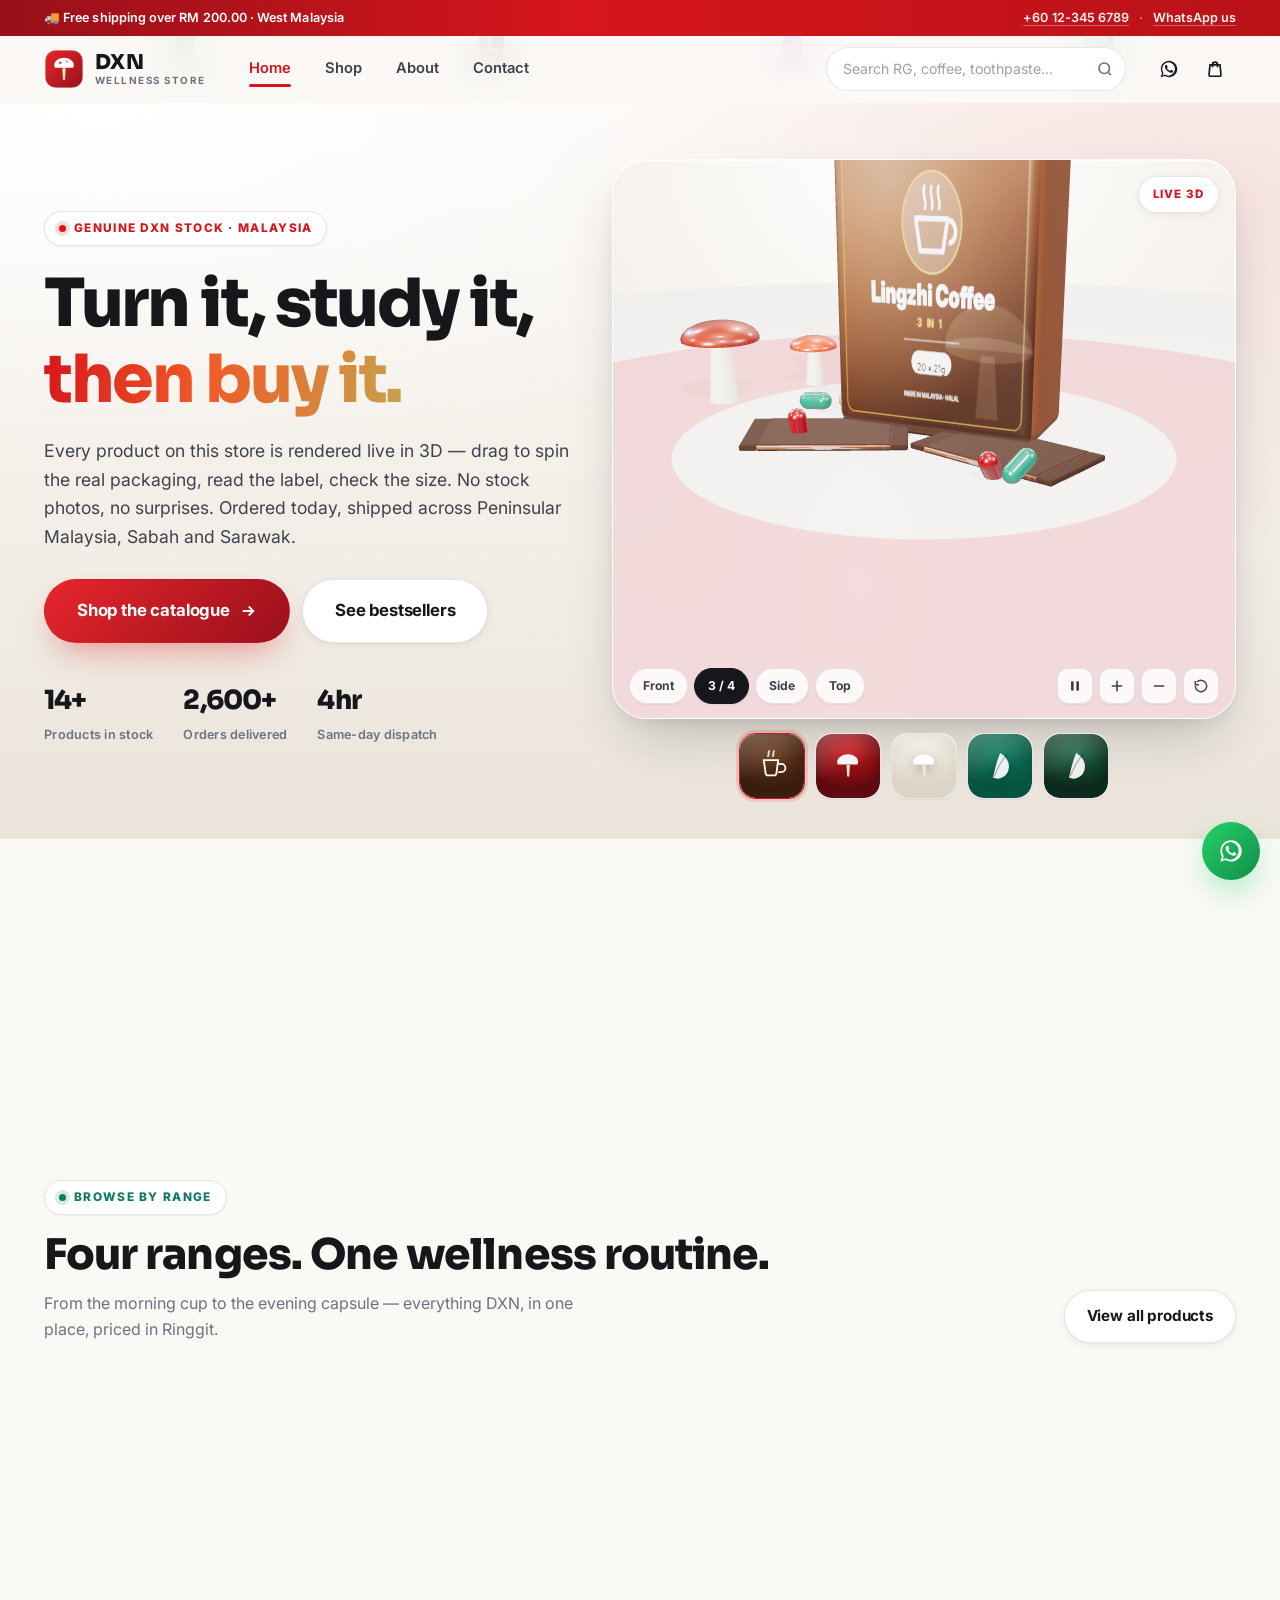
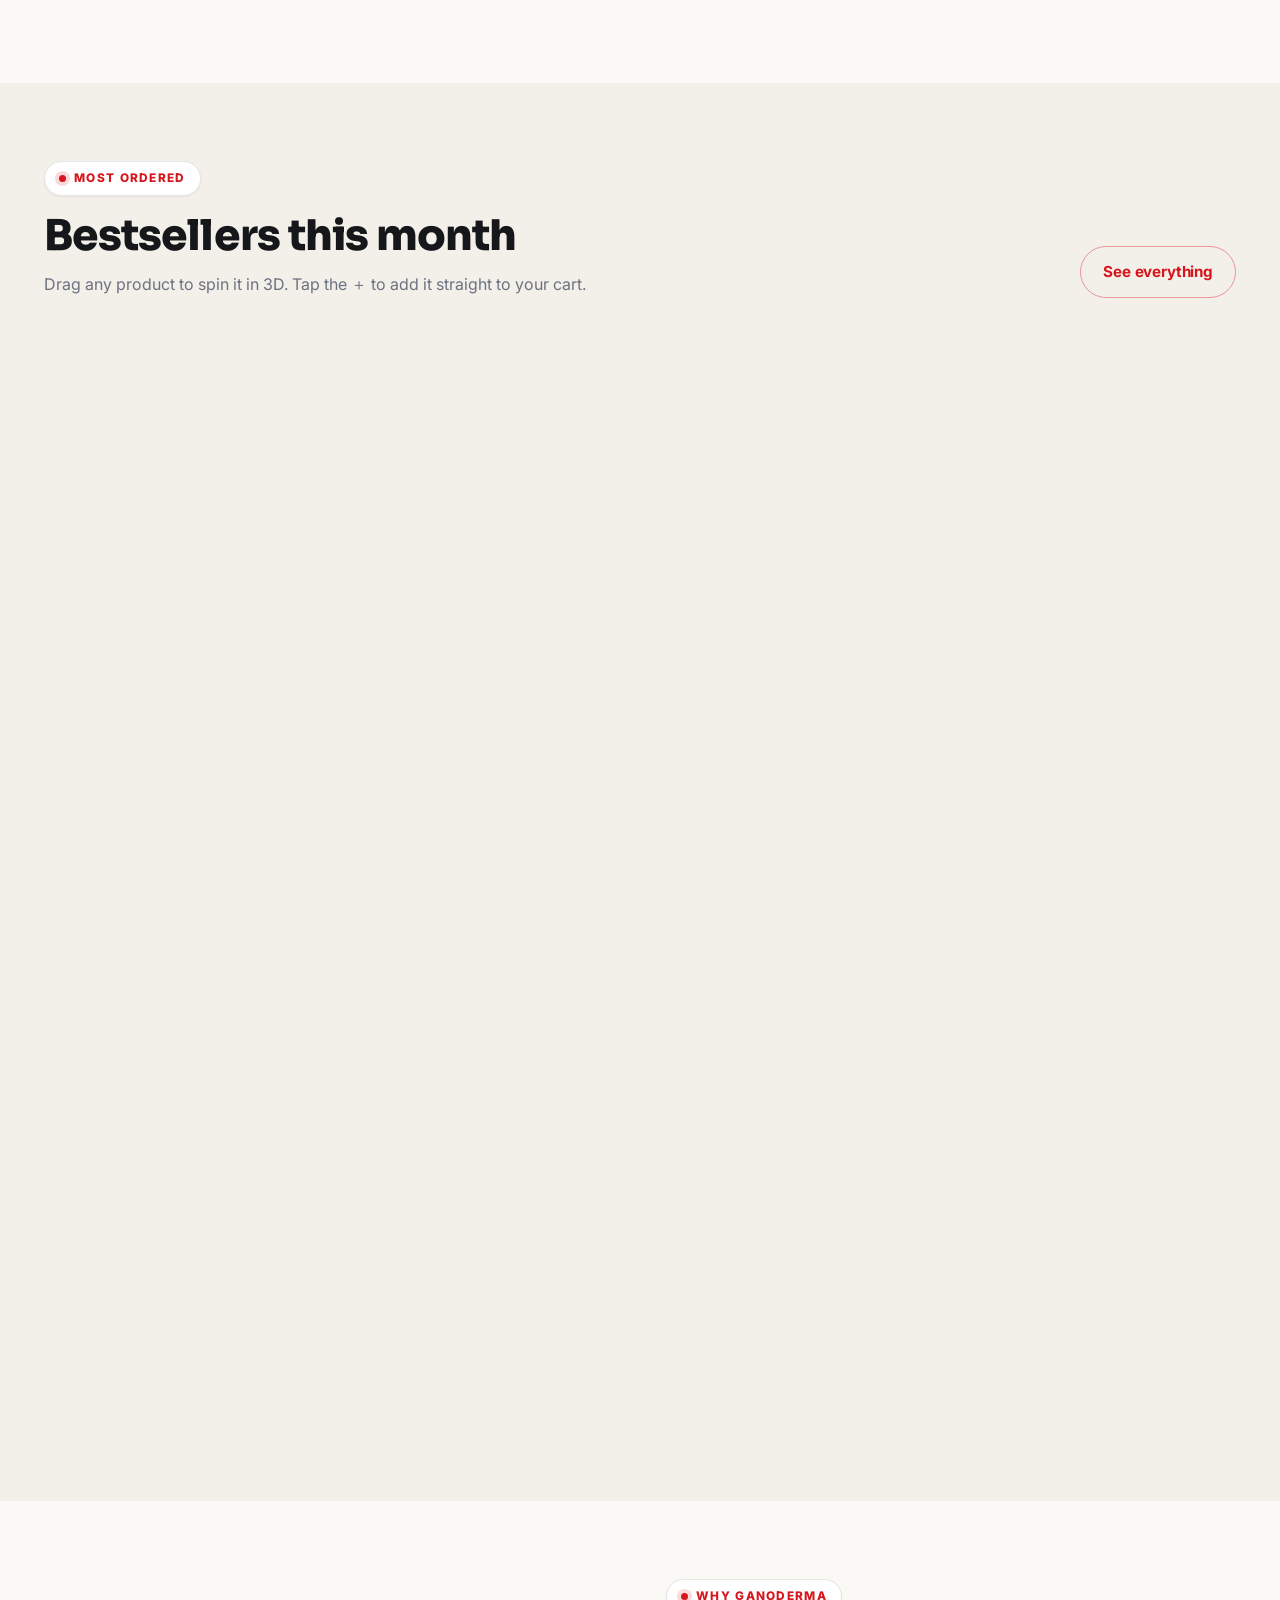
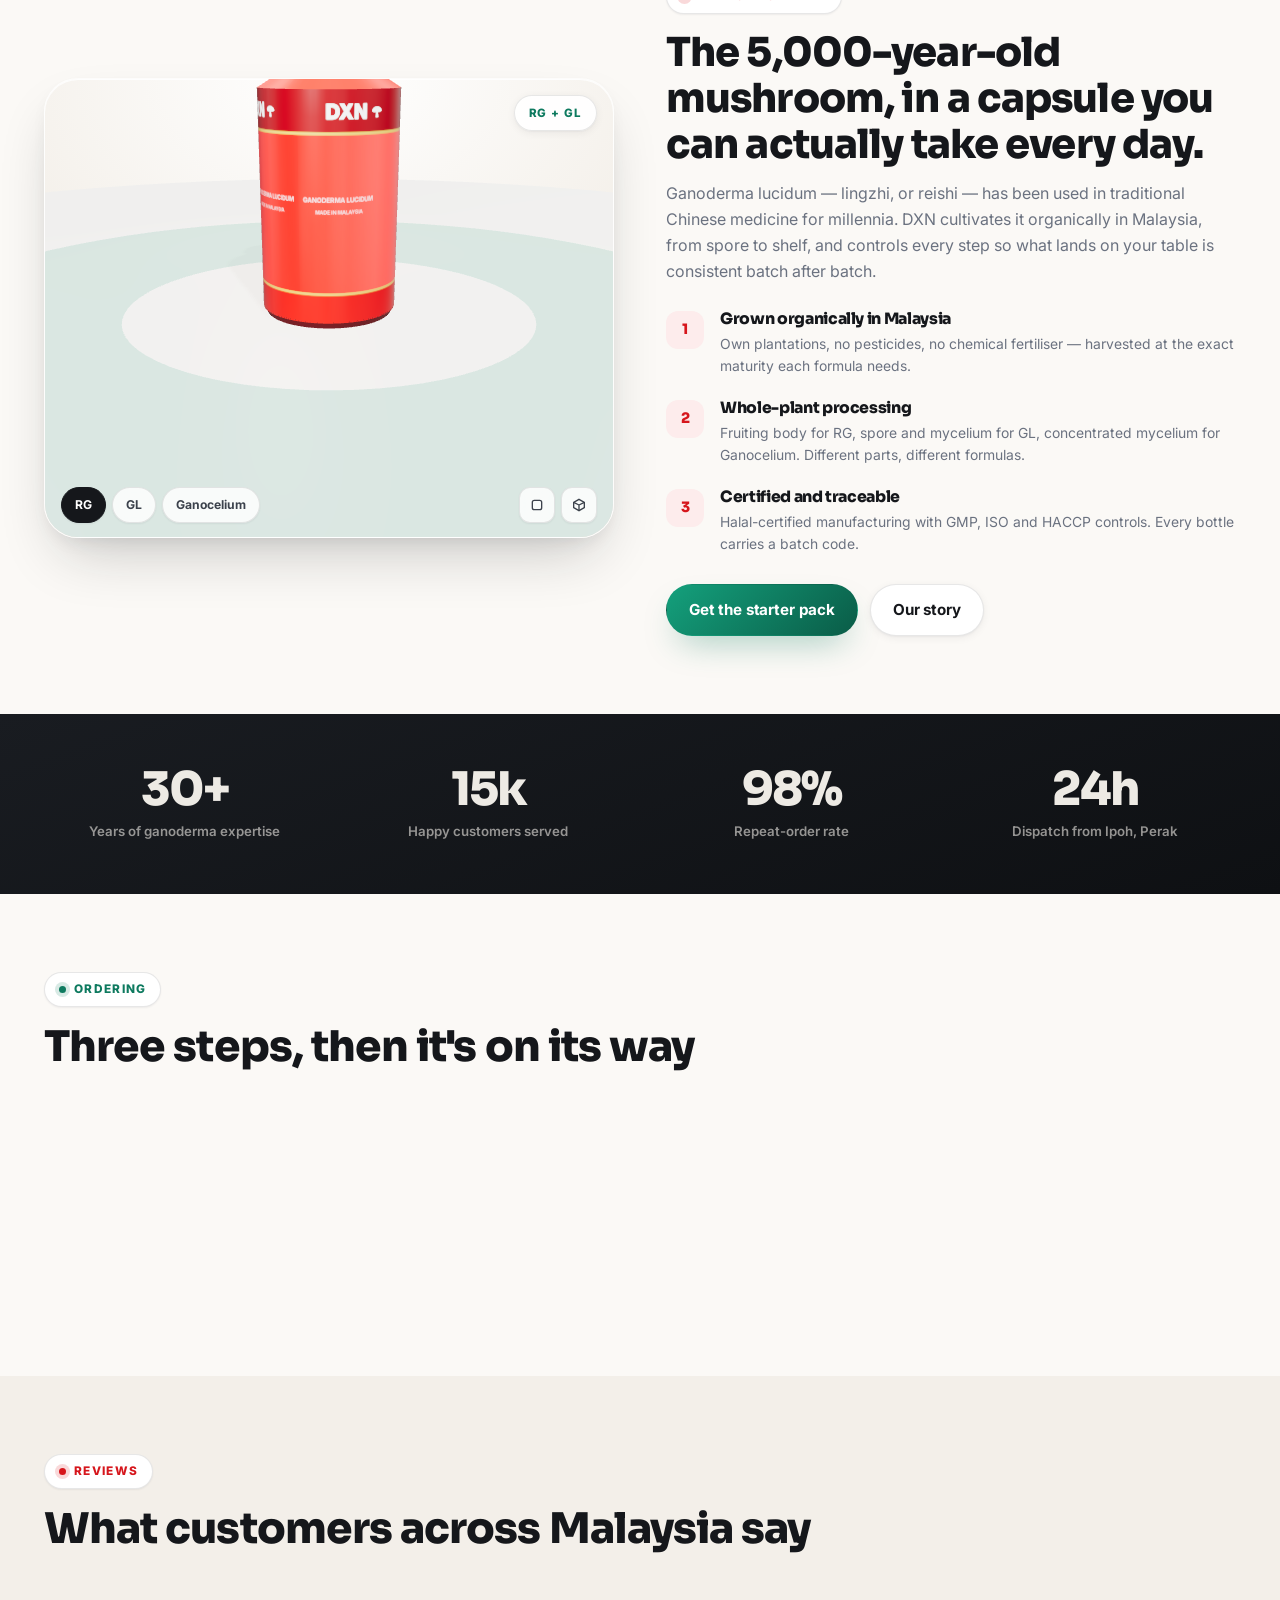
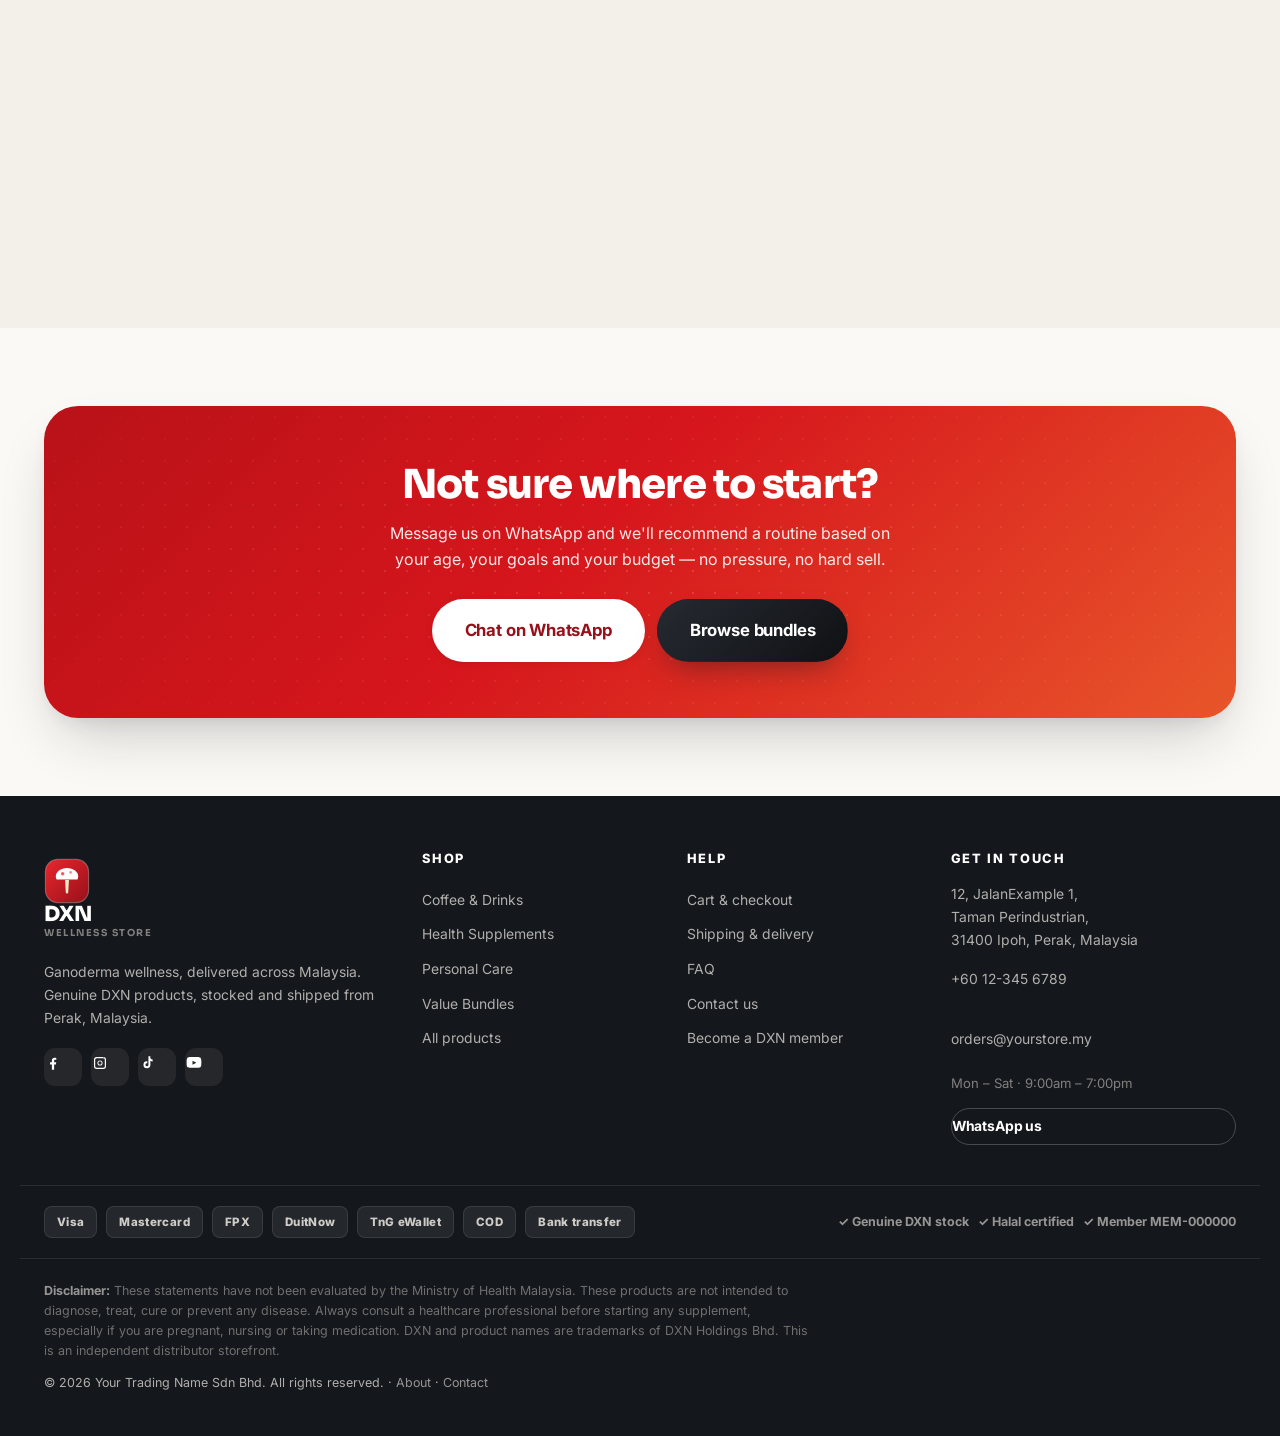
==== index.html @ 7e2f7f6b "Move the DXN store to the repo root so GitHub Pages can publish it GitHub Pages only offers / (root)" ====
<!DOCTYPE html>
<html lang="en-MY">
<head>
<meta charset="utf-8">
<meta name="viewport" content="width=device-width, initial-scale=1">
<title>DXN Wellness Store Malaysia — Genuine Ganoderma Products in Live 3D</title>
<meta name="description" content="Shop genuine DXN products online in Malaysia — Lingzhi Coffee, RG & GL capsules, Ganozhi toothpaste and more. Spin every product in live 3D before you buy. Free shipping over RM200, WhatsApp ordering, nationwide delivery.">
<meta name="theme-color" content="#D6161C">
<link rel="canonical" href="./">
<meta property="og:type" content="website">
<meta property="og:title" content="DXN Wellness Store Malaysia — Genuine Ganoderma Products in Live 3D">
<meta property="og:description" content="Spin every DXN product in live 3D before you buy. Lingzhi Coffee, RG, GL, Ganozhi and more, delivered across Malaysia.">
<meta property="og:locale" content="en_MY">
<meta name="twitter:card" content="summary_large_image">
<link rel="icon" href="assets/favicon.svg" type="image/svg+xml">
<link rel="stylesheet" href="css/style.css">
<link rel="preconnect" href="https://fonts.googleapis.com">
<link rel="preconnect" href="https://fonts.gstatic.com" crossorigin>
<script type="importmap">
{ "imports": { "three": "./vendor/three.module.js", "three/addons/": "./vendor/addons/" } }
</script>
</head>
<body data-page="home">

<div id="site-header"></div>

<main id="main">

  <!-- ══════════ HERO ══════════ -->
  <section class="hero">
    <div class="wrap hero__in">
      <div class="hero__copy">
        <span class="eyebrow"><span class="dot"></span> Genuine DXN stock · Malaysia</span>
        <h1>Turn it, study it,<br><span class="grad">then buy it.</span></h1>
        <p class="hero__lead">
          Every product on this store is rendered live in 3D — drag to spin the real packaging,
          read the label, check the size. No stock photos, no surprises. Ordered today,
          shipped across Peninsular Malaysia, Sabah and Sarawak.
        </p>
        <div class="hero__cta">
          <a class="btn btn--primary btn--lg" href="catalogue.html">
            Shop the catalogue
            <svg viewBox="0 0 24 24" width="18" height="18" fill="none" stroke="currentColor" stroke-width="2.4"><path d="M5 12h14M13 6l6 6-6 6"/></svg>
          </a>
          <a class="btn btn--ghost btn--lg" href="#bestsellers">See bestsellers</a>
        </div>
        <div class="hero__stats">
          <div class="hero__stat"><b data-count="14" data-suffix="+">0</b><span>Products in stock</span></div>
          <div class="hero__stat"><b data-count="2600" data-suffix="+">0</b><span>Orders delivered</span></div>
          <div class="hero__stat"><b data-count="4" data-suffix="hr">0</b><span>Same-day dispatch</span></div>
        </div>
      </div>

      <div class="hero__stage">
        <div class="viewer" id="hero-viewer">
          <div class="viewer__hint">
            <svg viewBox="0 0 24 24" width="15" height="15" fill="none" stroke="currentColor" stroke-width="2"><path d="M9 11V6a2 2 0 1 1 4 0v5"/><path d="M13 11V5.5a2 2 0 1 1 4 0V13"/><path d="M17 11.5a2 2 0 1 1 4 0V15a6 6 0 0 1-6 6h-2.2a6 6 0 0 1-4.6-2.1L4 14.2a2 2 0 0 1 3-2.6l2 2.2"/></svg>
            Drag to rotate · scroll to zoom
          </div>
          <div class="viewer__badge" id="hero-badge">LIVE 3D</div>
          <div class="viewer__hud">
            <div class="viewer__chips" id="hero-chips"></div>
            <div class="viewer__tools">
              <button class="toolbtn" id="btn-spin" title="Pause / resume rotation" aria-label="Pause or resume rotation">
                <svg viewBox="0 0 24 24" width="16" height="16" fill="currentColor"><rect x="6" y="5" width="4" height="14" rx="1.2"/><rect x="14" y="5" width="4" height="14" rx="1.2"/></svg>
              </button>
              <button class="toolbtn" id="btn-zoomin" title="Zoom in" aria-label="Zoom in">
                <svg viewBox="0 0 24 24" width="16" height="16" fill="none" stroke="currentColor" stroke-width="2.4" stroke-linecap="round"><path d="M12 5v14M5 12h14"/></svg>
              </button>
              <button class="toolbtn" id="btn-zoomout" title="Zoom out" aria-label="Zoom out">
                <svg viewBox="0 0 24 24" width="16" height="16" fill="none" stroke="currentColor" stroke-width="2.4" stroke-linecap="round"><path d="M5 12h14"/></svg>
              </button>
              <button class="toolbtn" id="btn-reset" title="Reset view" aria-label="Reset view">
                <svg viewBox="0 0 24 24" width="16" height="16" fill="none" stroke="currentColor" stroke-width="2.2"><path d="M3.5 12a8.5 8.5 0 1 0 2.6-6.1"/><path d="M3.5 4.5V10H9"/></svg>
              </button>
            </div>
          </div>
        </div>
        <div class="hero__switch" id="hero-switch"></div>
      </div>
    </div>
  </section>

  <!-- ══════════ TRUST STRIP ══════════ -->
  <section class="section section--tight" style="padding-bottom:0">
    <div class="wrap">
      <div class="features" id="trust-strip"></div>
    </div>
  </section>

  <!-- ══════════ CATEGORIES ══════════ -->
  <section class="section">
    <div class="wrap">
      <div class="section__head">
        <div>
          <span class="eyebrow eyebrow--leaf"><span class="dot"></span> Browse by range</span>
          <h2 style="margin-top:16px">Four ranges. One wellness routine.</h2>
          <p>From the morning cup to the evening capsule — everything DXN, in one place, priced in Ringgit.</p>
        </div>
        <a class="btn btn--ghost" href="catalogue.html">View all products</a>
      </div>
      <div class="cats" id="cats"></div>
    </div>
  </section>

  <!-- ══════════ BESTSELLERS ══════════ -->
  <section class="section section--alt" id="bestsellers">
    <div class="wrap">
      <div class="section__head">
        <div>
          <span class="eyebrow"><span class="dot"></span> Most ordered</span>
          <h2 style="margin-top:16px">Bestsellers this month</h2>
          <p>Drag any product to spin it in 3D. Tap the ＋ to add it straight to your cart.</p>
        </div>
        <a class="btn btn--outline" href="catalogue.html?sort=popular">See everything</a>
      </div>
      <div class="grid" id="featured"></div>
    </div>
  </section>

  <!-- ══════════ WHY GANODERMA (split + 3D) ══════════ -->
  <section class="section">
    <div class="wrap split">
      <div class="split__media" data-reveal>
        <div class="viewer" id="story-viewer">
          <div class="viewer__badge" style="color:var(--leaf)">RG + GL</div>
          <div class="viewer__hud">
            <div class="viewer__chips">
              <button class="chipview is-active" data-story="rg-capsules">RG</button>
              <button class="chipview" data-story="gl-capsules">GL</button>
              <button class="chipview" data-story="ganocelium">Ganocelium</button>
            </div>
            <div class="viewer__tools">
              <button class="toolbtn" data-story-view="front" title="Front view" aria-label="Front view">
                <svg viewBox="0 0 24 24" width="16" height="16" fill="none" stroke="currentColor" stroke-width="2"><rect x="5" y="5" width="14" height="14" rx="3"/></svg>
              </button>
              <button class="toolbtn" data-story-view="three" title="3/4 view" aria-label="Three quarter view">
                <svg viewBox="0 0 24 24" width="16" height="16" fill="none" stroke="currentColor" stroke-width="2"><path d="M12 3.5 20 8v8l-8 4.5L4 16V8l8-4.5Z"/><path d="M12 12 20 8M12 12v8.5M12 12 4 8"/></svg>
              </button>
            </div>
          </div>
        </div>
      </div>
      <div data-reveal data-delay="2">
        <span class="eyebrow"><span class="dot"></span> Why Ganoderma</span>
        <h2 style="font-size:clamp(1.8rem,3.2vw,2.5rem);margin:16px 0 14px">
          The 5,000-year-old mushroom, in a capsule you can actually take every day.
        </h2>
        <p class="muted" style="max-width:56ch">
          Ganoderma lucidum — lingzhi, or reishi — has been used in traditional Chinese medicine for
          millennia. DXN cultivates it organically in Malaysia, from spore to shelf, and controls every
          step so what lands on your table is consistent batch after batch.
        </p>
        <div class="storylist">
          <div class="storyitem">
            <div class="storyitem__n">1</div>
            <div><h4>Grown organically in Malaysia</h4><p>Own plantations, no pesticides, no chemical fertiliser — harvested at the exact maturity each formula needs.</p></div>
          </div>
          <div class="storyitem">
            <div class="storyitem__n">2</div>
            <div><h4>Whole-plant processing</h4><p>Fruiting body for RG, spore and mycelium for GL, concentrated mycelium for Ganocelium. Different parts, different formulas.</p></div>
          </div>
          <div class="storyitem">
            <div class="storyitem__n">3</div>
            <div><h4>Certified and traceable</h4><p>Halal-certified manufacturing with GMP, ISO and HACCP controls. Every bottle carries a batch code.</p></div>
          </div>
        </div>
        <div class="hero__cta" style="margin-top:28px">
          <a class="btn btn--leaf" href="product.html?id=starter-pack">Get the starter pack</a>
          <a class="btn btn--ghost" href="about.html">Our story</a>
        </div>
      </div>
    </div>
  </section>

  <!-- ══════════ STATS ══════════ -->
  <section class="section section--dark section--tight">
    <div class="wrap">
      <div class="stats">
        <div class="stat" data-reveal><b data-count="30" data-suffix="+">0</b><span>Years of ganoderma expertise</span></div>
        <div class="stat" data-reveal data-delay="1"><b data-count="15" data-suffix="k">0</b><span>Happy customers served</span></div>
        <div class="stat" data-reveal data-delay="2"><b data-count="98" data-suffix="%">0</b><span>Repeat-order rate</span></div>
        <div class="stat" data-reveal data-delay="3"><b data-count="24" data-suffix="h">0</b><span>Dispatch from Ipoh, Perak</span></div>
      </div>
    </div>
  </section>

  <!-- ══════════ HOW IT WORKS ══════════ -->
  <section class="section">
    <div class="wrap">
      <div class="section__head">
        <div>
          <span class="eyebrow eyebrow--leaf"><span class="dot"></span> Ordering</span>
          <h2 style="margin-top:16px">Three steps, then it's on its way</h2>
        </div>
      </div>
      <div class="features" id="steps"></div>
    </div>
  </section>

  <!-- ══════════ TESTIMONIALS ══════════ -->
  <section class="section section--alt">
    <div class="wrap">
      <div class="section__head">
        <div>
          <span class="eyebrow"><span class="dot"></span> Reviews</span>
          <h2 style="margin-top:16px">What customers across Malaysia say</h2>
        </div>
      </div>
      <div class="testis" id="testis"></div>
    </div>
  </section>

  <!-- ══════════ CTA ══════════ -->
  <section class="section">
    <div class="wrap">
      <div class="cta" data-reveal>
        <h2>Not sure where to start?</h2>
        <p>Message us on WhatsApp and we'll recommend a routine based on your age, your goals and your budget — no pressure, no hard sell.</p>
        <div class="cta__row">
          <a class="btn btn--ghost btn--lg" id="cta-wa" href="#" target="_blank" rel="noopener">Chat on WhatsApp</a>
          <a class="btn btn--dark btn--lg" href="catalogue.html?cat=bundles">Browse bundles</a>
        </div>
      </div>
    </div>
  </section>

</main>

<div id="site-footer"></div>

<noscript><div class="wrap" style="padding:24px"><p><strong>Please enable JavaScript</strong> to view the 3D product showcase and shop this store.</p></div></noscript>

<script type="module" src="js/home.js"></script>
<script type="application/ld+json">
{
  "@context":"https://schema.org",
  "@type":"Store",
  "name":"DXN Wellness Store",
  "description":"Genuine DXN ganoderma products sold online in Malaysia with live 3D product views.",
  "currenciesAccepted":"MYR",
  "paymentAccepted":"Credit card, FPX, DuitNow, bank transfer, cash on delivery",
  "address":{"@type":"PostalAddress","addressCountry":"MY","addressLocality":"Ipoh","addressRegion":"Perak"}
}
</script>
</body>
</html>
---- css/style.css ----
/* ============================================================
   DXN 3D STORE — DESIGN SYSTEM
   ============================================================ */

@import url('https://fonts.googleapis.com/css2?family=Sora:wght@400;600;700;800&family=Inter:wght@400;500;600;700;800&display=swap');

/* ---------- tokens ---------- */
:root{
  --brand:#D6161C; --brand-600:#B81218; --brand-700:#98101A; --brand-100:#FDECEC; --brand-050:#FEF6F6;
  --leaf:#0E7A5F;  --leaf-600:#0A5C47;  --leaf-100:#E4F3EE;
  --gold:#C8A24A;  --gold-100:#F7EFDC;
  --ink:#15171B;   --ink-2:#3C424C;     --muted:#6B7280;   --muted-2:#9AA1AC;

  --bg:#FBF9F6;    --bg-2:#F3EFE9;      --bg-3:#EBE6DE;    --card:#FFFFFF;
  --line:rgba(21,23,27,.10);           --line-2:rgba(21,23,27,.055);

  --sh-xs:0 1px 2px rgba(21,23,27,.06);
  --sh-sm:0 2px 8px rgba(21,23,27,.06), 0 1px 2px rgba(21,23,27,.04);
  --sh-md:0 8px 24px -6px rgba(21,23,27,.12), 0 2px 6px rgba(21,23,27,.05);
  --sh-lg:0 28px 60px -18px rgba(21,23,27,.24), 0 8px 20px -8px rgba(21,23,27,.10);
  --sh-brand:0 16px 34px -12px rgba(214,22,28,.45);
  --sh-leaf:0 16px 34px -12px rgba(14,122,95,.40);

  --r-xs:8px; --r-sm:12px; --r:18px; --r-lg:26px; --r-xl:34px;
  --wrap:1240px;
  --hdr-h:66px;
  --ease:cubic-bezier(.22,.85,.3,1);
  --font-d:'Sora','Inter',system-ui,-apple-system,'Segoe UI',Roboto,sans-serif;
  --font-b:'Inter',system-ui,-apple-system,'Segoe UI',Roboto,'Helvetica Neue',Arial,sans-serif;
}

/* ---------- reset ---------- */
*,*::before,*::after{box-sizing:border-box}
html{-webkit-text-size-adjust:100%;scroll-behavior:smooth}
body{
  margin:0;background:var(--bg);color:var(--ink);
  font-family:var(--font-b);font-size:16px;line-height:1.62;
  -webkit-font-smoothing:antialiased;text-rendering:optimizeLegibility;
  overflow-x:hidden;
}
body.no-scroll{overflow:hidden}
img,svg,canvas{display:block;max-width:100%}
a{color:inherit;text-decoration:none}
button,input,select,textarea{font:inherit;color:inherit}
button{cursor:pointer;background:none;border:0;padding:0}
h1,h2,h3,h4,h5{font-family:var(--font-d);font-weight:800;line-height:1.14;letter-spacing:-.022em;margin:0}
p{margin:0 0 1em}
ul,ol{margin:0;padding:0;list-style:none}
hr{border:0;border-top:1px solid var(--line);margin:2rem 0}
::selection{background:var(--brand);color:#fff}
:focus-visible{outline:3px solid rgba(214,22,28,.55);outline-offset:2px;border-radius:6px}

.wrap{max-width:var(--wrap);margin:0 auto;padding:0 24px;width:100%}
.muted{color:var(--muted)}
.skip{position:absolute;left:-9999px;top:0;z-index:999;background:#fff;padding:12px 18px;border-radius:0 0 12px 0}
.skip:focus{left:0}

/* ============================================================
   BUTTONS
   ============================================================ */
.btn{
  --btn-bg:var(--brand); --btn-fg:#fff;
  display:inline-flex;align-items:center;justify-content:center;gap:9px;
  padding:13px 22px;border-radius:999px;font-weight:700;font-size:.95rem;
  font-family:var(--font-b);letter-spacing:-.01em;
  background:var(--btn-bg);color:var(--btn-fg);
  border:1.5px solid transparent;white-space:nowrap;
  transition:transform .22s var(--ease), box-shadow .22s var(--ease), background .2s, color .2s, border-color .2s;
  box-shadow:var(--sh-brand);position:relative;overflow:hidden;
}
.btn:hover{transform:translateY(-2px)}
.btn:active{transform:translateY(0) scale(.985)}
.btn--primary{background:linear-gradient(135deg,#E8262D,var(--brand-700));box-shadow:var(--sh-brand)}
.btn--leaf{--btn-bg:var(--leaf);background:linear-gradient(135deg,#14A07C,var(--leaf-600));box-shadow:var(--sh-leaf)}
.btn--dark{--btn-bg:var(--ink);background:linear-gradient(135deg,#262A31,#0F1114);box-shadow:0 14px 30px -12px rgba(21,23,27,.5)}
.btn--ghost{background:#fff;color:var(--ink);border-color:var(--line);box-shadow:var(--sh-sm)}
.btn--ghost:hover{border-color:rgba(21,23,27,.22);background:#fff}
.btn--outline{background:transparent;color:var(--brand);border-color:rgba(214,22,28,.4);box-shadow:none}
.btn--outline:hover{background:var(--brand-050)}
.btn--wa{--btn-bg:#1FA855;background:linear-gradient(135deg,#25D366,#128C4B);box-shadow:0 14px 30px -12px rgba(37,211,102,.55)}
.btn--block{width:100%}
.btn--sm{padding:9px 16px;font-size:.85rem}
.btn--lg{padding:17px 32px;font-size:1.05rem}
.btn[disabled],.btn.is-disabled{opacity:.45;pointer-events:none;box-shadow:none}
.btn.is-added{background:linear-gradient(135deg,#14A07C,var(--leaf-600))!important;box-shadow:var(--sh-leaf)}

.iconbtn{
  width:42px;height:42px;border-radius:12px;display:inline-flex;align-items:center;justify-content:center;
  color:var(--ink);background:transparent;border:1px solid transparent;position:relative;
  transition:background .18s, transform .18s var(--ease), border-color .18s;
}
.iconbtn:hover{background:rgba(21,23,27,.055);transform:translateY(-1px)}
.badge{
  position:absolute;top:2px;right:0;min-width:19px;height:19px;padding:0 5px;border-radius:999px;
  background:var(--brand);color:#fff;font-size:.68rem;font-weight:800;line-height:19px;text-align:center;
  box-shadow:0 0 0 2px var(--bg);font-variant-numeric:tabular-nums;
}

/* ============================================================
   HEADER
   ============================================================ */
#site-header{position:sticky;top:0;z-index:60}
.topbar{
  background:linear-gradient(90deg,var(--brand-700),var(--brand) 45%,#B81218);
  color:#fff;font-size:.79rem;font-weight:600;letter-spacing:.005em;
}
.topbar__in{display:flex;align-items:center;justify-content:space-between;gap:16px;height:36px}
.topbar a{opacity:.95;text-decoration:underline;text-decoration-color:rgba(255,255,255,.35);text-underline-offset:3px}
.topbar a:hover{opacity:1}
.topbar__right{display:flex;align-items:center;gap:10px}
.topbar em{opacity:.5;font-style:normal}

.hdr{
  background:rgba(251,249,246,.86);backdrop-filter:blur(18px) saturate(1.5);
  -webkit-backdrop-filter:blur(18px) saturate(1.5);
  border-bottom:1px solid transparent;transition:border-color .25s, box-shadow .25s, background .25s;
}
.hdr.is-stuck{border-bottom-color:var(--line);box-shadow:0 8px 26px -18px rgba(21,23,27,.5);background:rgba(251,249,246,.94)}
.hdr__in{display:flex;align-items:center;gap:22px;height:var(--hdr-h)}

.brand{display:flex;align-items:center;gap:11px;flex-shrink:0}
.brand__text{display:flex;flex-direction:column;line-height:1}
.brand__text strong{font-family:var(--font-d);font-size:1.28rem;font-weight:800;letter-spacing:.02em}
.brand__text small{font-size:.62rem;letter-spacing:.15em;text-transform:uppercase;color:var(--muted);font-weight:700;margin-top:3px}

.nav{display:flex;align-items:center;gap:4px;margin-left:6px}
.nav__a{
  padding:9px 15px;border-radius:999px;font-weight:600;font-size:.92rem;color:var(--ink-2);
  transition:background .18s, color .18s;position:relative;
}
.nav__a:hover{background:rgba(21,23,27,.055);color:var(--ink)}
.nav__a.is-active{color:var(--brand)}
.nav__a.is-active::after{
  content:"";position:absolute;left:15px;right:15px;bottom:3px;height:2.5px;border-radius:2px;
  background:var(--brand);
}

.search{position:relative;margin-left:auto;display:flex;align-items:center;flex:0 1 300px}
.search input{
  width:100%;padding:10px 42px 10px 16px;border-radius:999px;border:1px solid var(--line);
  background:#fff;font-size:.88rem;transition:border-color .2s, box-shadow .2s;
}
.search input::placeholder{color:var(--muted-2)}
.search input:focus{outline:none;border-color:rgba(214,22,28,.45);box-shadow:0 0 0 4px rgba(214,22,28,.09)}
.search>button{
  position:absolute;right:4px;top:50%;transform:translateY(-50%);width:34px;height:34px;border-radius:999px;
  display:grid;place-items:center;color:var(--muted);transition:background .18s,color .18s;
}
.search>button:hover{background:var(--brand-050);color:var(--brand)}
.search__pop{
  position:absolute;top:calc(100% + 10px);left:0;right:-40px;background:#fff;border:1px solid var(--line);
  border-radius:var(--r);box-shadow:var(--sh-lg);padding:8px;z-index:80;max-height:60vh;overflow:auto;
}
.search__pop[hidden]{display:none}
.sp{display:flex;align-items:center;gap:12px;padding:9px;border-radius:var(--r-sm);transition:background .16s}
.sp:hover{background:var(--bg-2)}
.sp__thumb{width:44px;height:44px;flex:0 0 44px;border-radius:11px;overflow:hidden}
.sp__body{display:flex;flex-direction:column;min-width:0;flex:1}
.sp__body strong{font-size:.88rem;font-weight:700;white-space:nowrap;overflow:hidden;text-overflow:ellipsis}
.sp__body small{font-size:.74rem;color:var(--muted)}
.sp__price{font-weight:800;font-size:.88rem;color:var(--brand);white-space:nowrap}
.sp__empty{padding:14px;font-size:.88rem;color:var(--muted);text-align:center}
.sp__empty a{color:var(--brand);font-weight:700}

.hdr__actions{display:flex;align-items:center;gap:4px;flex-shrink:0}
.navtoggle{display:none;flex-direction:column;gap:4px;width:42px;height:42px;align-items:center;justify-content:center}
.navtoggle span{width:19px;height:2px;background:var(--ink);border-radius:2px;transition:transform .25s var(--ease), opacity .2s}
.navtoggle.is-open span:nth-child(1){transform:translateY(6px) rotate(45deg)}
.navtoggle.is-open span:nth-child(2){opacity:0}
.navtoggle.is-open span:nth-child(3){transform:translateY(-6px) rotate(-45deg)}

.mnav{background:#fff;border-top:1px solid var(--line);padding:10px 24px 18px;display:flex;flex-direction:column;gap:2px;box-shadow:var(--sh-md)}
.mnav[hidden]{display:none}
.mnav a{padding:13px 8px;font-weight:600;border-bottom:1px solid var(--line-2)}
.mnav a.is-active{color:var(--brand)}
.mnav__cta{margin-top:12px;text-align:center;background:#1FA855;color:#fff;border-radius:999px;font-weight:700;border:0!important}

/* ============================================================
   HERO (home)
   ============================================================ */
.hero{
  position:relative;overflow:hidden;
  background:
    radial-gradient(120% 90% at 8% 0%, #FFF 0%, rgba(255,255,255,0) 55%),
    radial-gradient(90% 80% at 95% 12%, rgba(214,22,28,.09), rgba(214,22,28,0) 60%),
    linear-gradient(180deg,#FBF9F6 0%, #F2EDE6 62%, #EAE4DA 100%);
}
.hero::before{
  content:"";position:absolute;inset:0;pointer-events:none;
  background-image:radial-gradient(rgba(21,23,27,.055) 1px, transparent 1px);
  background-size:26px 26px;mask-image:radial-gradient(80% 60% at 50% 40%,#000,transparent);
  -webkit-mask-image:radial-gradient(80% 60% at 50% 40%,#000,transparent);
  opacity:.5;
}
.hero__in{
  position:relative;display:grid;grid-template-columns:minmax(0,.92fr) minmax(0,1.08fr);
  gap:36px;align-items:center;padding:56px 24px 40px;min-height:min(78vh,720px);
}
.hero__copy{max-width:560px}
.eyebrow{
  display:inline-flex;align-items:center;gap:8px;padding:7px 14px;border-radius:999px;
  background:#fff;border:1px solid var(--line);box-shadow:var(--sh-xs);
  font-size:.74rem;font-weight:800;letter-spacing:.11em;text-transform:uppercase;color:var(--brand);
}
.eyebrow .dot{width:7px;height:7px;border-radius:50%;background:var(--brand);box-shadow:0 0 0 4px rgba(214,22,28,.16);animation:pulse 2.2s infinite}
@keyframes pulse{0%,100%{box-shadow:0 0 0 4px rgba(214,22,28,.16)}50%{box-shadow:0 0 0 8px rgba(214,22,28,.05)}}
.eyebrow--leaf{color:var(--leaf)} .eyebrow--leaf .dot{background:var(--leaf);box-shadow:0 0 0 4px rgba(14,122,95,.16)}

.hero h1{font-size:clamp(2.5rem,5.2vw,4.15rem);margin:20px 0 0;letter-spacing:-.035em}
.hero h1 .grad{
  background:linear-gradient(96deg,var(--brand) 0%,#F05A28 45%,var(--gold) 100%);
  -webkit-background-clip:text;background-clip:text;color:transparent;
}
.hero__lead{font-size:1.1rem;color:var(--ink-2);margin:20px 0 28px;max-width:48ch}
.hero__cta{display:flex;gap:12px;flex-wrap:wrap}
.hero__stats{display:flex;gap:30px;margin-top:36px;flex-wrap:wrap}
.hero__stat b{display:block;font-family:var(--font-d);font-size:1.65rem;font-weight:800;letter-spacing:-.03em}
.hero__stat span{font-size:.79rem;color:var(--muted);font-weight:600;letter-spacing:.02em}

/* 3D viewer shell */
.viewer{
  position:relative;width:100%;height:min(64vh,560px);min-height:340px;border-radius:var(--r-xl);
  background:radial-gradient(120% 100% at 50% 0%, #FFFFFF 0%, #F4F0EA 52%, #E7E1D7 100%);
  border:1px solid rgba(255,255,255,.9);
  box-shadow:var(--sh-lg), inset 0 1px 0 rgba(255,255,255,.9);
  overflow:hidden;
}
.viewer::after{
  content:"";position:absolute;inset:0;pointer-events:none;
  background:radial-gradient(70% 45% at 50% 100%, rgba(21,23,27,.10), transparent 70%);
}
.viewer canvas{position:relative;z-index:1}
.viewer__hud{position:absolute;inset:auto 0 0 0;z-index:3;display:flex;align-items:center;justify-content:space-between;gap:12px;padding:14px 16px;pointer-events:none}
.viewer__hud>*{pointer-events:auto}
.viewer__chips{display:flex;gap:6px;flex-wrap:wrap}
.chipview{
  padding:7px 13px;border-radius:999px;background:rgba(255,255,255,.82);border:1px solid var(--line);
  font-size:.76rem;font-weight:700;color:var(--ink-2);backdrop-filter:blur(8px);
  transition:all .18s var(--ease);box-shadow:var(--sh-xs);
}
.chipview:hover{background:#fff;color:var(--brand);transform:translateY(-1px)}
.chipview.is-active{background:var(--ink);color:#fff;border-color:var(--ink)}
.viewer__tools{display:flex;gap:6px}
.toolbtn{
  width:36px;height:36px;border-radius:11px;background:rgba(255,255,255,.82);border:1px solid var(--line);
  display:grid;place-items:center;color:var(--ink-2);backdrop-filter:blur(8px);box-shadow:var(--sh-xs);transition:all .18s var(--ease);
}
.toolbtn:hover{background:#fff;color:var(--brand);transform:translateY(-1px)}
.toolbtn.is-off{opacity:.45}
.viewer__hint{
  position:absolute;left:16px;top:16px;z-index:3;display:flex;align-items:center;gap:8px;
  padding:8px 14px;border-radius:999px;background:rgba(21,23,27,.82);color:#fff;
  font-size:.74rem;font-weight:700;letter-spacing:.04em;backdrop-filter:blur(10px);
  animation:fadeout 7s var(--ease) forwards;pointer-events:none;
}
@keyframes fadeout{0%,70%{opacity:1;transform:translateY(0)}100%{opacity:0;transform:translateY(-8px)}}
.viewer__badge{
  position:absolute;right:16px;top:16px;z-index:3;padding:8px 14px;border-radius:999px;
  background:rgba(255,255,255,.9);border:1px solid var(--line);box-shadow:var(--sh-sm);
  font-size:.72rem;font-weight:800;letter-spacing:.08em;text-transform:uppercase;color:var(--brand);
}
.no-webgl{display:grid;place-items:center;padding:24px;text-align:center;color:var(--muted);font-size:.9rem}

/* ============================================================
   SECTIONS
   ============================================================ */
.section{padding:78px 0;position:relative}
.section--tight{padding:52px 0}
.section--alt{background:var(--bg-2)}
.section--dark{background:linear-gradient(160deg,#191C21,#0E1013);color:#EDEAE4}
.section--dark h2,.section--dark h3{color:#fff}
.section__head{display:flex;align-items:flex-end;justify-content:space-between;gap:28px;margin-bottom:38px;flex-wrap:wrap}
.section__head h2{font-size:clamp(1.85rem,3.3vw,2.65rem)}
.section__head p{color:var(--muted);margin:12px 0 0;max-width:56ch}
.section--dark .section__head p{color:rgba(237,234,228,.66)}
.section__head .btn{flex-shrink:0}

[data-reveal]{opacity:0;transform:translateY(22px);transition:opacity .7s var(--ease), transform .7s var(--ease)}
[data-reveal].in{opacity:1;transform:none}
[data-reveal][data-delay="1"]{transition-delay:.09s}
[data-reveal][data-delay="2"]{transition-delay:.18s}
[data-reveal][data-delay="3"]{transition-delay:.27s}
[data-reveal][data-delay="4"]{transition-delay:.36s}

/* ============================================================
   CATEGORY TILES
   ============================================================ */
.cats{display:grid;grid-template-columns:repeat(4,1fr);gap:18px}
.cat{
  position:relative;padding:26px 22px 22px;border-radius:var(--r-lg);background:var(--card);
  border:1px solid var(--line);box-shadow:var(--sh-sm);overflow:hidden;
  transition:transform .3s var(--ease), box-shadow .3s var(--ease), border-color .3s;
}
.cat:hover{transform:translateY(-5px);box-shadow:var(--sh-lg);border-color:transparent}
.cat::after{
  content:"";position:absolute;right:-40px;top:-40px;width:150px;height:150px;border-radius:50%;
  background:radial-gradient(circle at 30% 30%, var(--catc,#D6161C), transparent 70%);opacity:.13;transition:opacity .3s, transform .4s var(--ease);
}
.cat:hover::after{opacity:.22;transform:scale(1.15)}
.cat__ico{
  width:52px;height:52px;border-radius:15px;display:grid;place-items:center;margin-bottom:16px;
  background:var(--catbg,#FDECEC);color:var(--catc,#D6161C);position:relative;z-index:1;
}
.cat h3{font-size:1.12rem;margin-bottom:6px;position:relative;z-index:1}
.cat p{font-size:.85rem;color:var(--muted);margin:0;position:relative;z-index:1}
.cat__n{margin-top:16px;font-size:.76rem;font-weight:800;letter-spacing:.08em;text-transform:uppercase;color:var(--catc,#D6161C);display:flex;align-items:center;gap:7px;position:relative;z-index:1}
.cat__n svg{transition:transform .3s var(--ease)}
.cat:hover .cat__n svg{transform:translateX(4px)}

/* ============================================================
   PRODUCT CARDS
   ============================================================ */
.grid{display:grid;grid-template-columns:repeat(4,1fr);gap:22px}
.grid--3{grid-template-columns:repeat(3,1fr)}

.card{
  position:relative;background:var(--card);border:1px solid var(--line);border-radius:var(--r-lg);
  overflow:hidden;box-shadow:var(--sh-sm);display:flex;flex-direction:column;
  transition:transform .34s var(--ease), box-shadow .34s var(--ease), border-color .3s;
}
.card:hover{transform:translateY(-6px);box-shadow:var(--sh-lg);border-color:rgba(21,23,27,.05)}
.card__media{
  position:relative;height:266px;
  background:radial-gradient(85% 70% at 50% 32%, #FFFFFF 0%, #F6F2EC 58%, #EDE8E0 100%);
  border-bottom:1px solid var(--line-2);overflow:hidden;
}
.card__media::after{
  content:"";position:absolute;inset:0;pointer-events:none;
  background:radial-gradient(60% 40% at 50% 96%, rgba(21,23,27,.10), transparent 72%);
}
.stage{position:relative;width:100%;height:100%;cursor:grab;z-index:2}
.stage.is-dragging{cursor:grabbing}
.stage__fallback{position:absolute;inset:0;display:grid;place-items:center}
.card__flags{position:absolute;left:14px;top:14px;z-index:4;display:flex;flex-direction:column;gap:6px;align-items:flex-start}
.flag{
  padding:5px 11px;border-radius:999px;font-size:.68rem;font-weight:800;letter-spacing:.06em;text-transform:uppercase;
  background:var(--ink);color:#fff;box-shadow:var(--sh-sm);
}
.flag--sale{background:var(--brand)}
.flag--new{background:var(--leaf)}
.flag--low{background:#B4530A}
.card__quick{
  position:absolute;right:14px;top:14px;z-index:4;width:38px;height:38px;border-radius:12px;
  background:rgba(255,255,255,.9);border:1px solid var(--line);display:grid;place-items:center;color:var(--ink-2);
  opacity:0;transform:translateY(-6px) scale(.94);transition:all .26s var(--ease);backdrop-filter:blur(8px);
}
.card:hover .card__quick{opacity:1;transform:none}
.card__quick:hover{background:var(--brand);color:#fff;border-color:var(--brand)}
.card__body{padding:18px 18px 20px;display:flex;flex-direction:column;gap:8px;flex:1}
.card__cat{font-size:.7rem;font-weight:800;letter-spacing:.11em;text-transform:uppercase;color:var(--muted-2)}
.card__name{font-size:1.04rem;font-weight:800;font-family:var(--font-d);letter-spacing:-.02em;line-height:1.25}
.card__name a:hover{color:var(--brand)}
.card__desc{font-size:.83rem;color:var(--muted);line-height:1.5;display:-webkit-box;-webkit-line-clamp:2;-webkit-box-orient:vertical;overflow:hidden}
.card__rate{display:flex;align-items:center;gap:6px;font-size:.78rem;color:var(--muted)}
.stars{display:inline-flex;gap:1.5px;color:var(--gold)}
.stars__n{font-variant-numeric:tabular-nums}
.card__foot{display:flex;align-items:flex-end;justify-content:space-between;gap:10px;margin-top:auto;padding-top:12px}
.price{display:flex;flex-direction:column;line-height:1.15}
.price b{font-family:var(--font-d);font-size:1.28rem;font-weight:800;letter-spacing:-.03em}
.price s{font-size:.78rem;color:var(--muted-2);font-weight:600}
.price .save{font-size:.7rem;font-weight:800;color:var(--leaf);letter-spacing:.02em}
.card__pack{font-size:.75rem;color:var(--muted);font-weight:600}
.addbtn{
  width:44px;height:44px;border-radius:14px;background:var(--ink);color:#fff;display:grid;place-items:center;
  transition:all .24s var(--ease);box-shadow:var(--sh-sm);flex-shrink:0;
}
.addbtn:hover{background:var(--brand);transform:translateY(-2px) rotate(90deg);box-shadow:var(--sh-brand)}
.addbtn.is-added{background:var(--leaf)}
.draghint{
  position:absolute;left:50%;bottom:12px;transform:translateX(-50%);z-index:4;
  font-size:.68rem;font-weight:700;letter-spacing:.09em;text-transform:uppercase;color:var(--muted);
  background:rgba(255,255,255,.78);padding:5px 12px;border-radius:999px;border:1px solid var(--line-2);
  opacity:0;transition:opacity .3s;pointer-events:none;backdrop-filter:blur(6px);
}
.card:hover .draghint{opacity:1}

/* ============================================================
   CATALOGUE PAGE
   ============================================================ */
.pagehead{
  background:linear-gradient(180deg,#F6F2EC, var(--bg));border-bottom:1px solid var(--line);
  padding:44px 0 30px;
}
.crumbs{display:flex;gap:8px;font-size:.79rem;color:var(--muted);font-weight:600;margin-bottom:14px;flex-wrap:wrap}
.crumbs a:hover{color:var(--brand)}
.crumbs span{opacity:.45}
.pagehead h1{font-size:clamp(2rem,4vw,2.9rem)}
.pagehead p{color:var(--muted);margin:12px 0 0;max-width:64ch}

.toolbar{
  position:sticky;top:calc(var(--hdr-h) + 36px);z-index:40;background:rgba(251,249,246,.9);
  backdrop-filter:blur(16px);border-bottom:1px solid var(--line);padding:14px 0;
}
.toolbar__in{display:flex;align-items:center;gap:14px;flex-wrap:wrap}
.filters{display:flex;gap:8px;overflow-x:auto;padding-bottom:2px;scrollbar-width:none;flex:1;min-width:0}
.filters::-webkit-scrollbar{display:none}
.filter{
  padding:9px 17px;border-radius:999px;border:1px solid var(--line);background:#fff;font-size:.85rem;font-weight:700;
  color:var(--ink-2);white-space:nowrap;transition:all .2s var(--ease);box-shadow:var(--sh-xs);
}
.filter:hover{border-color:rgba(21,23,27,.2);transform:translateY(-1px)}
.filter.is-active{background:var(--ink);color:#fff;border-color:var(--ink);box-shadow:0 8px 20px -8px rgba(21,23,27,.6)}
.filter b{opacity:.55;font-weight:700;margin-left:6px;font-size:.78rem}
.sortsel{
  padding:10px 34px 10px 14px;border-radius:999px;border:1px solid var(--line);background:#fff;
  font-size:.85rem;font-weight:600;appearance:none;cursor:pointer;
  background-image:url("data:image/svg+xml,%3Csvg xmlns='http://www.w3.org/2000/svg' viewBox='0 0 24 24' fill='none' stroke='%236B7280' stroke-width='2.4'%3E%3Cpath d='m6 9 6 6 6-6'/%3E%3C/svg%3E");
  background-repeat:no-repeat;background-position:right 10px center;background-size:16px;
}
.resultcount{font-size:.85rem;color:var(--muted);font-weight:600;white-space:nowrap}
.resultcount b{color:var(--ink)}
.empty{padding:80px 20px;text-align:center}
.empty h3{font-size:1.4rem;margin-bottom:8px}
.empty p{color:var(--muted)}

/* ============================================================
   PRODUCT DETAIL
   ============================================================ */
.pdp{display:grid;grid-template-columns:minmax(0,1.05fr) minmax(0,.95fr);gap:44px;padding:36px 0 10px;align-items:start}
.pdp__stage{position:sticky;top:calc(var(--hdr-h) + 60px)}
.pdp__viewer{height:min(70vh,620px)}
.pdp__thumbs{display:flex;gap:10px;margin-top:14px;flex-wrap:wrap}
.mini{
  width:82px;height:82px;border-radius:var(--r-sm);border:1px solid var(--line);background:var(--bg-2);
  position:relative;overflow:hidden;transition:all .2s var(--ease);
}
.mini.is-active{border-color:var(--brand);box-shadow:0 0 0 3px rgba(214,22,28,.12)}
.mini:hover{transform:translateY(-2px)}
.mini .stage{height:100%}

.pdp__info h1{font-size:clamp(1.85rem,3.2vw,2.5rem);margin:10px 0 12px}
.pdp__rate{display:flex;align-items:center;gap:10px;margin-bottom:18px;font-size:.86rem;color:var(--muted)}
.pdp__rate a{color:var(--brand);font-weight:700;text-decoration:underline;text-underline-offset:3px}
.pdp__price{display:flex;align-items:baseline;gap:14px;margin:0 0 6px}
.pdp__price b{font-family:var(--font-d);font-size:2.5rem;font-weight:800;letter-spacing:-.04em}
.pdp__price s{font-size:1.05rem;color:var(--muted-2)}
.pdp__price .save{background:var(--leaf-100);color:var(--leaf-600);padding:5px 12px;border-radius:999px;font-size:.78rem;font-weight:800}
.pdp__stock{font-size:.83rem;font-weight:700;display:flex;align-items:center;gap:7px;margin-bottom:20px}
.pdp__stock .dot{width:8px;height:8px;border-radius:50%;background:var(--leaf);box-shadow:0 0 0 3px rgba(14,122,95,.18)}
.pdp__stock.is-low .dot{background:#B4530A;box-shadow:0 0 0 3px rgba(180,83,10,.18)}
.pdp__desc{color:var(--ink-2);margin-bottom:22px}

.hl{display:grid;grid-template-columns:1fr 1fr;gap:9px;margin:0 0 26px}
.hl li{display:flex;gap:9px;font-size:.88rem;color:var(--ink-2);align-items:flex-start;line-height:1.45}
.hl li svg{flex-shrink:0;margin-top:3px;color:var(--leaf)}

.buybox{background:#fff;border:1px solid var(--line);border-radius:var(--r-lg);padding:20px;box-shadow:var(--sh-sm);margin-bottom:20px}
.buyrow{display:flex;gap:12px;align-items:stretch;flex-wrap:wrap}
.stepper{
  display:inline-flex;align-items:center;gap:0;border:1.5px solid var(--line);border-radius:999px;overflow:hidden;background:#fff;
}
.stepper button{width:42px;height:46px;font-size:1.2rem;font-weight:700;color:var(--ink-2);transition:background .16s}
.stepper button:hover{background:var(--bg-2);color:var(--brand)}
.stepper span{min-width:38px;text-align:center;font-weight:800;font-variant-numeric:tabular-nums}
.stepper .dline__rm{width:auto;padding:0 14px;font-size:.78rem;font-weight:700;color:var(--muted)}
.buybox .btn{flex:1;min-width:170px}
.buybox__meta{display:flex;gap:18px;flex-wrap:wrap;margin-top:16px;padding-top:16px;border-top:1px solid var(--line-2);font-size:.8rem;color:var(--muted);font-weight:600}
.buybox__meta span{display:flex;align-items:center;gap:7px}

.wabox{
  background:linear-gradient(120deg,#E9FBF1,#F4FEF8);border:1px solid rgba(31,168,85,.28);
  border-radius:var(--r);padding:16px 18px;display:flex;gap:14px;align-items:center;margin-bottom:22px;flex-wrap:wrap;
}
.wabox__ico{width:44px;height:44px;border-radius:13px;background:#25D366;color:#fff;display:grid;place-items:center;flex-shrink:0}
.wabox__txt{flex:1;min-width:180px}
.wabox__txt b{display:block;font-size:.94rem}
.wabox__txt small{color:var(--muted);font-size:.8rem}

.tabs{border-top:1px solid var(--line);margin-top:8px}
.tabbtns{display:flex;gap:4px;border-bottom:1px solid var(--line);overflow-x:auto;scrollbar-width:none}
.tabbtns::-webkit-scrollbar{display:none}
.tabbtn{
  padding:14px 18px;font-weight:700;font-size:.9rem;color:var(--muted);border-bottom:2.5px solid transparent;
  margin-bottom:-1px;white-space:nowrap;transition:color .2s, border-color .2s;
}
.tabbtn:hover{color:var(--ink)}
.tabbtn.is-active{color:var(--brand);border-bottom-color:var(--brand)}
.tabpane{padding:24px 2px;display:none;animation:fadein .35s var(--ease)}
.tabpane.is-active{display:block}
@keyframes fadein{from{opacity:0;transform:translateY(6px)}to{opacity:1;transform:none}}
.tabpane h3{font-size:1.05rem;margin-bottom:12px}
.tabpane p{color:var(--ink-2)}
.spectable{width:100%;border-collapse:collapse;font-size:.9rem}
.spectable th,.spectable td{text-align:left;padding:11px 12px;border-bottom:1px solid var(--line-2)}
.spectable th{color:var(--muted);font-weight:700;width:38%}
.reviewlist{display:flex;flex-direction:column;gap:16px}
.review{padding:16px;background:var(--bg-2);border-radius:var(--r);border:1px solid var(--line-2)}
.review__head{display:flex;align-items:center;gap:12px;margin-bottom:8px}
.avatar{width:38px;height:38px;border-radius:50%;background:linear-gradient(135deg,var(--brand),var(--gold));color:#fff;display:grid;place-items:center;font-weight:800;font-size:.85rem;flex-shrink:0}
.review__head b{font-size:.9rem}
.review__head small{color:var(--muted);font-size:.76rem;display:block}
.review p{margin:0;font-size:.9rem;color:var(--ink-2)}
.notice{
  background:var(--gold-100);border:1px solid rgba(200,162,74,.35);border-radius:var(--r);
  padding:14px 16px;font-size:.83rem;color:#6B5518;line-height:1.55;margin-top:22px;
}

/* ============================================================
   CART + CHECKOUT
   ============================================================ */
.cartgrid{display:grid;grid-template-columns:minmax(0,1.55fr) minmax(0,.85fr);gap:32px;align-items:start;padding:34px 0 70px}
.panel{background:#fff;border:1px solid var(--line);border-radius:var(--r-lg);box-shadow:var(--sh-sm);overflow:hidden}
.panel__head{padding:20px 22px;border-bottom:1px solid var(--line);display:flex;align-items:center;justify-content:space-between;gap:14px}
.panel__head h2{font-size:1.18rem}
.panel__body{padding:22px}
.panel--sticky{position:sticky;top:calc(var(--hdr-h) + 60px)}

.cline{display:grid;grid-template-columns:96px 1fr auto;gap:16px;padding:18px 0;border-bottom:1px solid var(--line-2);align-items:center}
.cline:last-child{border-bottom:0;padding-bottom:0}
.cline:first-child{padding-top:0}
.cline__thumb{width:96px;height:96px;border-radius:var(--r-sm);overflow:hidden;background:radial-gradient(80% 70% at 50% 35%,#fff,#F1ECE4);border:1px solid var(--line-2)}
.cline__thumb .stage{height:100%}
.cline__name{font-weight:800;font-family:var(--font-d);font-size:1rem;letter-spacing:-.02em}
.cline__name:hover{color:var(--brand)}
.cline__meta{font-size:.8rem;color:var(--muted);margin:3px 0 10px}
.cline__right{display:flex;flex-direction:column;align-items:flex-end;gap:10px}
.cline__total{font-family:var(--font-d);font-weight:800;font-size:1.1rem}
.cline .stepper button{width:36px;height:38px}
.rm{font-size:.78rem;font-weight:700;color:var(--muted);text-decoration:underline;text-underline-offset:3px}
.rm:hover{color:var(--brand)}

.sum{display:flex;flex-direction:column;gap:12px}
.sum__row{display:flex;justify-content:space-between;gap:12px;font-size:.92rem}
.sum__row span:first-child{color:var(--muted);font-weight:600}
.sum__row b{font-variant-numeric:tabular-nums;font-weight:700}
.sum__row.is-free b{color:var(--leaf);font-weight:800}
.sum__total{
  display:flex;justify-content:space-between;align-items:baseline;gap:12px;
  padding-top:14px;margin-top:4px;border-top:1.5px solid var(--line);
}
.sum__total span{font-weight:800;font-size:.95rem}
.sum__total b{font-family:var(--font-d);font-size:1.75rem;font-weight:800;letter-spacing:-.035em}
.shipbar{
  position:relative;height:38px;border-radius:11px;background:var(--bg-2);overflow:hidden;
  display:grid;place-items:center;font-size:.78rem;font-weight:700;color:var(--ink-2);margin-bottom:16px;border:1px solid var(--line-2);
}
.shipbar__fill{position:absolute;left:0;top:0;bottom:0;background:linear-gradient(90deg,var(--brand-100),#FBD9A8);transition:width .5s var(--ease)}
.shipbar span{position:relative;z-index:1}
.shipbar.is-free{background:var(--leaf-100);color:var(--leaf-600);border-color:rgba(14,122,95,.2)}

.fieldset{border:0;padding:0;margin:0 0 22px}
.legend{font-family:var(--font-d);font-weight:800;font-size:.95rem;letter-spacing:-.01em;margin-bottom:14px;display:flex;align-items:center;gap:10px}
.legend i{
  width:24px;height:24px;border-radius:8px;background:var(--brand-100);color:var(--brand);
  font-style:normal;font-size:.75rem;font-weight:800;display:grid;place-items:center;flex-shrink:0;
}
.fields{display:grid;grid-template-columns:1fr 1fr;gap:14px}
.field{display:flex;flex-direction:column;gap:6px}
.field--full{grid-column:1/-1}
.field label{font-size:.8rem;font-weight:700;color:var(--ink-2)}
.field label .req{color:var(--brand)}
.field input,.field select,.field textarea{
  padding:12px 14px;border:1.5px solid var(--line);border-radius:var(--r-sm);background:#fff;font-size:.92rem;
  transition:border-color .18s, box-shadow .18s;width:100%;
}
.field textarea{resize:vertical;min-height:88px}
.field input:focus,.field select:focus,.field textarea:focus{
  outline:none;border-color:rgba(214,22,28,.5);box-shadow:0 0 0 4px rgba(214,22,28,.09);
}
.field input.is-bad,.field select.is-bad{border-color:var(--brand);background:var(--brand-050)}
.field .err{font-size:.74rem;color:var(--brand);font-weight:700;display:none}
.field.is-bad .err{display:block}
.field small{font-size:.74rem;color:var(--muted)}

.optgrid{display:grid;grid-template-columns:1fr 1fr;gap:10px}
.opt{
  position:relative;border:1.5px solid var(--line);border-radius:var(--r);padding:14px;cursor:pointer;
  transition:all .2s var(--ease);background:#fff;display:flex;gap:12px;align-items:flex-start;
}
.opt:hover{border-color:rgba(21,23,27,.22);transform:translateY(-1px)}
.opt input{position:absolute;opacity:0;pointer-events:none}
.opt__radio{
  width:20px;height:20px;border-radius:50%;border:2px solid var(--line);flex-shrink:0;margin-top:2px;
  display:grid;place-items:center;transition:border-color .18s;
}
.opt__radio::after{content:"";width:10px;height:10px;border-radius:50%;background:var(--brand);transform:scale(0);transition:transform .2s var(--ease)}
.opt.is-on{border-color:var(--brand);background:var(--brand-050);box-shadow:0 0 0 3px rgba(214,22,28,.08)}
.opt.is-on .opt__radio{border-color:var(--brand)}
.opt.is-on .opt__radio::after{transform:scale(1)}
.opt__body b{display:block;font-size:.9rem;font-weight:800}
.opt__body small{display:block;font-size:.78rem;color:var(--muted);margin-top:2px;line-height:1.45}
.opt__tag{margin-left:auto;font-size:.72rem;font-weight:800;color:var(--leaf);white-space:nowrap}
.opt.is-disabled{opacity:.5;cursor:not-allowed}

.paydetail{
  margin-top:14px;padding:16px;background:var(--bg-2);border-radius:var(--r);border:1px solid var(--line-2);
  font-size:.86rem;display:none;
}
.paydetail.is-on{display:block;animation:fadein .3s var(--ease)}
.paydetail table{width:100%;border-collapse:collapse}
.paydetail td{padding:5px 0;vertical-align:top}
.paydetail td:first-child{color:var(--muted);width:42%;font-weight:600}
.paydetail td:last-child{font-weight:700;word-break:break-word}
.paydetail code{background:#fff;padding:2px 7px;border-radius:6px;border:1px solid var(--line);font-size:.8rem}
.qrbox{display:flex;gap:16px;align-items:center;flex-wrap:wrap}
.qrbox .qr{width:130px;height:130px;border-radius:var(--r-sm);background:#fff;border:1px solid var(--line);display:grid;place-items:center;overflow:hidden;padding:8px}
.qrbox .qr img{width:100%;height:100%;object-fit:contain}
.qr-missing{font-size:.74rem;color:var(--muted);text-align:center;line-height:1.4}

.consent{display:flex;gap:11px;align-items:flex-start;font-size:.83rem;color:var(--muted);margin-top:16px}
.consent input{width:19px;height:19px;accent-color:var(--brand);margin-top:2px;flex-shrink:0}

/* ============================================================
   ORDER CONFIRMATION
   ============================================================ */
.donebox{max-width:760px;margin:0 auto;padding:56px 0 80px;text-align:center}
.donebox__ico{
  width:86px;height:86px;border-radius:50%;margin:0 auto 22px;display:grid;place-items:center;
  background:linear-gradient(135deg,#14A07C,var(--leaf-600));color:#fff;box-shadow:var(--sh-leaf);
  animation:pop .55s var(--ease);
}
@keyframes pop{0%{transform:scale(.4);opacity:0}60%{transform:scale(1.08)}100%{transform:scale(1);opacity:1}}
.donebox h1{font-size:clamp(1.8rem,3.6vw,2.6rem);margin-bottom:12px}
.donebox>p{color:var(--muted);max-width:52ch;margin:0 auto 28px}
.oid{
  display:inline-flex;align-items:center;gap:12px;padding:12px 20px;border-radius:999px;background:#fff;
  border:1.5px dashed var(--brand);font-family:var(--font-d);font-weight:800;letter-spacing:.04em;margin-bottom:28px;
}
.oid button{color:var(--brand);font-weight:800;font-size:.8rem;text-decoration:underline;text-underline-offset:3px}
.receipt{text-align:left;margin-top:8px}
.receipt .cline{grid-template-columns:1fr auto}
.steps{display:grid;grid-template-columns:repeat(3,1fr);gap:16px;margin:34px 0;text-align:left}
.step{padding:18px;background:var(--bg-2);border-radius:var(--r);border:1px solid var(--line-2)}
.step b{display:flex;align-items:center;gap:9px;font-size:.9rem;margin-bottom:6px}
.step b i{width:22px;height:22px;border-radius:50%;background:var(--ink);color:#fff;font-style:normal;font-size:.7rem;display:grid;place-items:center;font-weight:800}
.step p{font-size:.82rem;color:var(--muted);margin:0}

/* ============================================================
   2D THUMB (drawer / search / fallback)
   ============================================================ */
.thumb{position:relative;display:grid;place-items:center;width:100%;height:100%;overflow:hidden;border-radius:inherit}
.thumb__bg{position:absolute;inset:0;background:radial-gradient(80% 70% at 50% 30%, var(--a), var(--b) 78%);}
.thumb__bg::after{content:"";position:absolute;inset:0;background:linear-gradient(160deg,rgba(255,255,255,.28),transparent 55%)}
.thumb__art{position:relative;width:56%;height:56%;filter:drop-shadow(0 3px 6px rgba(0,0,0,.28))}
.thumb__tag{
  position:absolute;left:0;right:0;bottom:0;padding:3px 6px;font-size:.58rem;font-weight:800;text-align:center;
  background:rgba(0,0,0,.42);color:#fff;letter-spacing:.03em;white-space:nowrap;overflow:hidden;text-overflow:ellipsis;
}
.thumb--sm .thumb__art{width:60%;height:60%}

/* ============================================================
   DRAWER + TOASTS + FAB
   ============================================================ */
.drawer-scrim{
  position:fixed;inset:0;background:rgba(15,17,20,.42);backdrop-filter:blur(4px);z-index:100;
  opacity:0;pointer-events:none;transition:opacity .3s var(--ease);
}
.drawer-scrim.is-open{opacity:1;pointer-events:auto}
.drawer{
  position:absolute;right:0;top:0;bottom:0;width:min(420px,100%);background:var(--bg);
  display:flex;flex-direction:column;transform:translateX(102%);transition:transform .38s var(--ease);
  box-shadow:-20px 0 60px -20px rgba(0,0,0,.4);
}
.drawer-scrim.is-open .drawer{transform:none}
.drawer__head{padding:20px 22px;display:flex;align-items:center;justify-content:space-between;border-bottom:1px solid var(--line);background:#fff}
.drawer__head h2{font-size:1.15rem}
.drawer__body{flex:1;overflow-y:auto;padding:18px 22px}
.drawer__foot{padding:18px 22px 22px;border-top:1px solid var(--line);background:#fff;display:flex;flex-direction:column;gap:10px}
.drawer__empty{text-align:center;padding:56px 16px}
.drawer__empty-ico{font-size:2.6rem;margin-bottom:12px;opacity:.4}
.drawer__empty p{color:var(--muted);margin-bottom:20px}
.dline{display:grid;grid-template-columns:62px 1fr auto;gap:13px;padding:14px 0;border-bottom:1px solid var(--line-2);align-items:start}
.dline:last-child{border-bottom:0}
.dline__thumb{width:62px;height:62px;border-radius:12px;overflow:hidden;background:var(--bg-2);border:1px solid var(--line-2)}
.dline__name{font-weight:800;font-size:.88rem;line-height:1.3;display:block}
.dline__name:hover{color:var(--brand)}
.dline__meta{font-size:.75rem;color:var(--muted);margin:3px 0 8px}
.dline__total{font-weight:800;font-size:.92rem;font-variant-numeric:tabular-nums}
.dline .stepper button{width:28px;height:30px;font-size:1rem}
.dline .stepper span{min-width:26px;font-size:.85rem}
.dline .dline__rm{padding:0 10px;font-size:.72rem}
.drawer__sum{display:flex;flex-direction:column;gap:7px;font-size:.88rem;margin-bottom:4px}
.drawer__sum>div{display:flex;justify-content:space-between}
.drawer__grand{padding-top:9px;border-top:1.5px solid var(--line);font-size:1rem}
.drawer__grand strong{font-family:var(--font-d);font-size:1.25rem}

.toasts{position:fixed;right:20px;bottom:20px;z-index:300;display:flex;flex-direction:column;gap:10px;max-width:min(360px,calc(100vw - 40px))}
.toast{
  display:flex;align-items:center;gap:12px;padding:13px 15px;border-radius:var(--r);background:#fff;
  border:1px solid var(--line);box-shadow:var(--sh-lg);transform:translateY(14px) scale(.96);opacity:0;
  transition:all .32s var(--ease);
}
.toast.is-in{transform:none;opacity:1}
.toast__ico{width:30px;height:30px;border-radius:9px;display:grid;place-items:center;background:var(--leaf);color:#fff;font-weight:800;flex-shrink:0}
.toast--info .toast__ico{background:var(--ink)}
.toast--error .toast__ico{background:var(--brand)}
.toast__body{flex:1;min-width:0}
.toast__body strong{display:block;font-size:.88rem;font-weight:800}
.toast__body small{font-size:.77rem;color:var(--muted);display:block;white-space:nowrap;overflow:hidden;text-overflow:ellipsis}
.toast__act{font-size:.8rem;font-weight:800;color:var(--brand);white-space:nowrap;text-decoration:underline;text-underline-offset:3px}
.toast__x{color:var(--muted-2);font-size:.9rem;padding:4px}

.wa-fab{
  position:fixed;right:20px;bottom:20px;z-index:90;width:58px;height:58px;border-radius:50%;
  background:linear-gradient(135deg,#25D366,#128C4B);color:#fff;display:grid;place-items:center;
  box-shadow:0 14px 34px -10px rgba(37,211,102,.65);transition:transform .25s var(--ease), box-shadow .25s;
}
.wa-fab:hover{transform:translateY(-3px) scale(1.05)}
.wa-fab__tip{
  position:absolute;right:70px;top:50%;transform:translateY(-50%) translateX(8px);opacity:0;pointer-events:none;
  background:var(--ink);color:#fff;font-size:.78rem;font-weight:700;padding:8px 13px;border-radius:10px;white-space:nowrap;
  transition:all .25s var(--ease);
}
.wa-fab:hover .wa-fab__tip{opacity:1;transform:translateY(-50%)}
body.has-toasts .wa-fab{bottom:20px}

/* ============================================================
   FEATURE / TRUST / STORY BLOCKS
   ============================================================ */
.features{display:grid;grid-template-columns:repeat(4,1fr);gap:20px}
.feature{
  padding:26px 22px;border-radius:var(--r-lg);background:rgba(255,255,255,.055);
  border:1px solid rgba(255,255,255,.11);transition:all .3s var(--ease);
}
.section:not(.section--dark) .feature{background:#fff;border-color:var(--line);box-shadow:var(--sh-sm)}
.feature:hover{transform:translateY(-5px)}
.section--dark .feature:hover{background:rgba(255,255,255,.09);border-color:rgba(255,255,255,.2)}
.feature__ico{
  width:48px;height:48px;border-radius:14px;display:grid;place-items:center;margin-bottom:16px;
  background:linear-gradient(135deg,var(--brand),var(--brand-700));color:#fff;box-shadow:0 10px 22px -10px rgba(214,22,28,.7);
}
.feature:nth-child(2) .feature__ico{background:linear-gradient(135deg,#14A07C,var(--leaf-600));box-shadow:0 10px 22px -10px rgba(14,122,95,.7)}
.feature:nth-child(3) .feature__ico{background:linear-gradient(135deg,#E0A63C,#A87C22);box-shadow:0 10px 22px -10px rgba(200,162,74,.7)}
.feature:nth-child(4) .feature__ico{background:linear-gradient(135deg,#3C4654,#1A1E25);box-shadow:0 10px 22px -10px rgba(21,23,27,.7)}
.feature h3{font-size:1.04rem;margin-bottom:7px}
.feature p{font-size:.87rem;color:var(--muted);margin:0;line-height:1.6}
.section--dark .feature p{color:rgba(237,234,228,.66)}

.split{display:grid;grid-template-columns:1fr 1fr;gap:52px;align-items:center}
.split__media{position:relative}
.split__media .viewer{height:460px}
.storylist{display:flex;flex-direction:column;gap:22px;margin-top:26px}
.storyitem{display:flex;gap:16px}
.storyitem__n{
  width:38px;height:38px;border-radius:12px;background:var(--brand-100);color:var(--brand);
  display:grid;place-items:center;font-family:var(--font-d);font-weight:800;font-size:.9rem;flex-shrink:0;
}
.storyitem h4{font-size:.98rem;margin-bottom:4px}
.storyitem p{font-size:.87rem;color:var(--muted);margin:0}

.stats{display:grid;grid-template-columns:repeat(4,1fr);gap:22px;text-align:center}
.stat b{display:block;font-family:var(--font-d);font-size:clamp(2rem,4vw,2.9rem);font-weight:800;letter-spacing:-.04em;line-height:1}
.stat span{display:block;margin-top:8px;font-size:.83rem;color:var(--muted);font-weight:600}
.section--dark .stat span{color:rgba(237,234,228,.6)}

.testis{display:grid;grid-template-columns:repeat(3,1fr);gap:20px}
.testi{padding:24px;border-radius:var(--r-lg);background:#fff;border:1px solid var(--line);box-shadow:var(--sh-sm);transition:transform .3s var(--ease)}
.testi:hover{transform:translateY(-4px)}
.testi .stars{margin-bottom:12px}
.testi p{font-size:.92rem;color:var(--ink-2);line-height:1.65}
.testi__by{display:flex;align-items:center;gap:11px;margin-top:16px;padding-top:16px;border-top:1px solid var(--line-2)}
.testi__by b{font-size:.86rem;display:block}
.testi__by small{font-size:.75rem;color:var(--muted)}

.cta{
  position:relative;overflow:hidden;border-radius:var(--r-xl);padding:56px 44px;text-align:center;
  background:linear-gradient(135deg,#B81218 0%,#D6161C 45%,#E8562A 100%);color:#fff;box-shadow:var(--sh-lg);
}
.cta::before{
  content:"";position:absolute;inset:0;
  background-image:radial-gradient(rgba(255,255,255,.16) 1px, transparent 1px);background-size:22px 22px;
  mask-image:radial-gradient(70% 70% at 50% 50%,#000,transparent);
  -webkit-mask-image:radial-gradient(70% 70% at 50% 50%,#000,transparent);
}
.cta>*{position:relative;z-index:1}
.cta h2{font-size:clamp(1.7rem,3.4vw,2.5rem);margin-bottom:14px}
.cta p{opacity:.9;max-width:52ch;margin:0 auto 26px}
.cta .btn--ghost{background:#fff;color:var(--brand-700);border-color:transparent}
.cta .btn--ghost:hover{background:#fff}
.cta__row{display:flex;gap:12px;justify-content:center;flex-wrap:wrap}

/* ---------- contact / about ---------- */
.contactgrid{display:grid;grid-template-columns:.85fr 1.15fr;gap:32px;align-items:start;padding:34px 0 70px}
.infocard{display:flex;gap:14px;padding:16px 0;border-bottom:1px solid var(--line-2)}
.infocard:last-child{border-bottom:0}
.infocard__ico{width:42px;height:42px;border-radius:13px;background:var(--brand-100);color:var(--brand);display:grid;place-items:center;flex-shrink:0}
.infocard b{display:block;font-size:.9rem;margin-bottom:2px}
.infocard p,.infocard a{font-size:.86rem;color:var(--muted);margin:0;line-height:1.55}
.infocard a:hover{color:var(--brand)}
.mapbox{border-radius:var(--r-lg);overflow:hidden;border:1px solid var(--line);height:250px;background:var(--bg-3)}
.mapbox iframe{width:100%;height:100%;border:0;display:block}

.acc{border:1px solid var(--line);border-radius:var(--r);overflow:hidden;background:#fff;margin-bottom:10px}
.acc__q{
  align-items:center;justify-content:space-between;gap:14px;
}
.acc__q{width:100%;text-align:left;padding:17px 20px;font-weight:700;font-size:.95rem;display:flex;align-items:center;justify-content:space-between;gap:14px}
.acc__q span{flex:1}
.acc__q i{font-style:normal;color:var(--brand);font-size:1.3rem;transition:transform .28s var(--ease);flex-shrink:0}
.acc.is-open .acc__q i{transform:rotate(45deg)}
.acc__a{max-height:0;overflow:hidden;transition:max-height .35s var(--ease)}
.acc__a>div{padding:0 20px 18px;font-size:.9rem;color:var(--muted);line-height:1.65}

.timeline{position:relative;padding-left:34px;margin-top:28px}
.timeline::before{content:"";position:absolute;left:9px;top:6px;bottom:6px;width:2px;background:linear-gradient(180deg,var(--brand),var(--gold),var(--leaf))}
.tl{position:relative;padding-bottom:26px}
.tl:last-child{padding-bottom:0}
.tl::before{
  content:"";position:absolute;left:-30px;top:5px;width:14px;height:14px;border-radius:50%;
  background:#fff;border:3.5px solid var(--brand);box-shadow:0 0 0 4px rgba(214,22,28,.1);
}
.tl b{font-family:var(--font-d);font-size:1rem;display:block;margin-bottom:4px}
.tl span{font-size:.78rem;font-weight:800;color:var(--brand);letter-spacing:.08em;text-transform:uppercase}
.tl p{font-size:.89rem;color:var(--muted);margin:6px 0 0}

/* ============================================================
   FOOTER
   ============================================================ */
.ftr{background:#14171B;color:rgba(237,234,228,.72);margin-top:0}
.ftr__grid{display:grid;grid-template-columns:1.5fr 1fr 1fr 1.25fr;gap:36px;padding:56px 24px 40px}
.ftr__logo{display:flex;align-items:center;gap:12px;margin-bottom:16px}
.ftr__logo span{font-family:var(--font-d);font-size:1.3rem;font-weight:800;color:#fff;display:flex;flex-direction:column;line-height:1}
.ftr__logo small{font-size:.6rem;letter-spacing:.16em;text-transform:uppercase;color:rgba(237,234,228,.5);font-weight:700;margin-top:4px}
.ftr__brand p{font-size:.87rem;line-height:1.65;margin-bottom:18px}
.ftr__social{display:flex;gap:9px}
.ftr__social a{
  width:38px;height:38px;border-radius:11px;background:rgba(255,255,255,.07);color:#fff;
  display:grid;place-items:center;transition:all .22s var(--ease);
}
.ftr__social a:hover{background:var(--brand);transform:translateY(-3px)}
.ftr__col h4{font-size:.8rem;letter-spacing:.13em;text-transform:uppercase;color:#fff;margin-bottom:16px;font-family:var(--font-b);font-weight:800}
.ftr__col a{display:block;font-size:.87rem;padding:6px 0;transition:color .18s, transform .18s}
.ftr__col a:hover{color:#fff;transform:translateX(3px)}
.ftr__addr{font-size:.87rem;line-height:1.65;margin-bottom:10px}
.ftr__hours{font-size:.82rem;color:rgba(237,234,228,.5);margin-bottom:14px}
.ftr__col .btn--ghost{background:transparent;color:#fff;border-color:rgba(255,255,255,.22);box-shadow:none}
.ftr__col .btn--ghost:hover{background:rgba(255,255,255,.08)}
.ftr__pay{
  display:flex;align-items:center;justify-content:space-between;gap:22px;flex-wrap:wrap;
  padding:20px 24px;border-top:1px solid rgba(255,255,255,.09);border-bottom:1px solid rgba(255,255,255,.09);
}
.payrow,.trustrow{display:flex;gap:9px;flex-wrap:wrap}
.pay{
  padding:6px 12px;border-radius:8px;background:rgba(255,255,255,.07);border:1px solid rgba(255,255,255,.1);
  font-size:.72rem;font-weight:800;color:rgba(237,234,228,.85);letter-spacing:.03em;
}
.trustrow span{font-size:.78rem;font-weight:700;color:rgba(237,234,228,.6)}
.ftr__legal{padding:22px 0 30px;font-size:.78rem}
.ftr__legal .disclaimer{color:rgba(237,234,228,.42);line-height:1.6;max-width:96ch;margin-bottom:12px}
.ftr__legal .disclaimer strong{color:rgba(237,234,228,.6)}
.ftr__legal a{color:rgba(237,234,228,.6)} .ftr__legal a:hover{color:#fff}

/* ============================================================
   RESPONSIVE
   ============================================================ */
@media (max-width:1120px){
  .grid,.cats,.features,.stats{grid-template-columns:repeat(3,1fr)}
  .hero__in{grid-template-columns:1fr;gap:26px;padding:40px 24px 44px}
  .hero__copy{max-width:none}
  .viewer{height:min(52vh,460px)}
  .pdp{grid-template-columns:1fr;gap:28px}
  .pdp__stage{position:static}
  .pdp__viewer{height:min(56vh,500px)}
  .cartgrid,.contactgrid{grid-template-columns:1fr}
  .panel--sticky{position:static}
  .split{grid-template-columns:1fr;gap:30px}
  .ftr__grid{grid-template-columns:1fr 1fr;gap:30px}
}
@media (max-width:900px){
  .nav,.search{display:none}
  .navtoggle{display:flex}
  .hdr__actions{margin-left:auto}
  .grid,.grid--3,.testis{grid-template-columns:repeat(2,1fr)}
  .cats,.features,.stats{grid-template-columns:repeat(2,1fr)}
  .steps{grid-template-columns:1fr}
  .toolbar{top:var(--hdr-h)}
  .hl{grid-template-columns:1fr}
}
@media (max-width:640px){
  .wrap{padding:0 16px}
  .section{padding:54px 0}
  .grid,.grid--3,.testis,.cats,.features,.stats{grid-template-columns:1fr}
  .topbar__in{height:auto;padding:8px 0;flex-direction:column;gap:2px;text-align:center;font-size:.72rem}
  .card__media{height:230px}
  .fields,.optgrid{grid-template-columns:1fr}
  .cline{grid-template-columns:72px 1fr;gap:12px}
  .cline__thumb{width:72px;height:72px}
  .cline__right{grid-column:1/-1;flex-direction:row;justify-content:space-between;align-items:center;width:100%}
  .ftr__grid{grid-template-columns:1fr;padding:40px 16px 28px}
  .toasts{right:12px;left:12px;bottom:88px;max-width:none}
  .wa-fab{right:14px;bottom:14px;width:52px;height:52px}
  .cta{padding:40px 22px}
  .donebox{padding:34px 0 56px}
  .pdp__price b{font-size:2rem}
  .viewer__hud{flex-direction:column;align-items:stretch;gap:8px}
  .viewer__tools{justify-content:flex-end}
}

@media (prefers-reduced-motion:reduce){
  *,*::before,*::after{animation-duration:.01ms!important;animation-iteration-count:1!important;transition-duration:.01ms!important;scroll-behavior:auto!important}
  [data-reveal]{opacity:1;transform:none}
}

@media print{
  #site-header,.wa-fab,.toasts,.drawer-scrim,.viewer__hud,.viewer__hint{display:none!important}
  body{background:#fff}
}

/* ============================================================
   HOME — hero product switcher
   ============================================================ */
.hero__stage{position:relative;min-width:0}
.hero__switch{display:flex;gap:10px;margin-top:14px;justify-content:center;flex-wrap:wrap}
.sw{
  width:66px;height:66px;border-radius:16px;border:1.5px solid var(--line);background:#fff;overflow:hidden;
  position:relative;transition:transform .25s var(--ease), box-shadow .25s var(--ease), border-color .2s;
  box-shadow:var(--sh-xs);padding:0;
}
.sw:hover{transform:translateY(-3px);box-shadow:var(--sh-md)}
.sw.is-active{border-color:var(--brand);box-shadow:0 0 0 3px rgba(214,22,28,.14)}
.sw .thumb__tag{display:none}
.features--3{grid-template-columns:repeat(3,1fr)}
@media (max-width:1120px){.features--3{grid-template-columns:repeat(3,1fr)}}
@media (max-width:900px){.features--3{grid-template-columns:1fr 1fr}}
@media (max-width:640px){.features--3{grid-template-columns:1fr}.sw{width:56px;height:56px}}

/* no-WebGL fallback inside a viewer shell */
.viewer__fallback{position:absolute;inset:0;display:flex;flex-direction:column;align-items:center;justify-content:center;gap:16px;padding:28px;text-align:center;z-index:2}
.viewer__fallback>span{width:min(46%,190px);aspect-ratio:1;border-radius:var(--r-lg);overflow:hidden;box-shadow:var(--sh-md)}
.viewer__fallback p{font-size:.84rem;color:var(--muted);max-width:34ch;margin:0}
.no-webgl{background:var(--bg-2)!important}
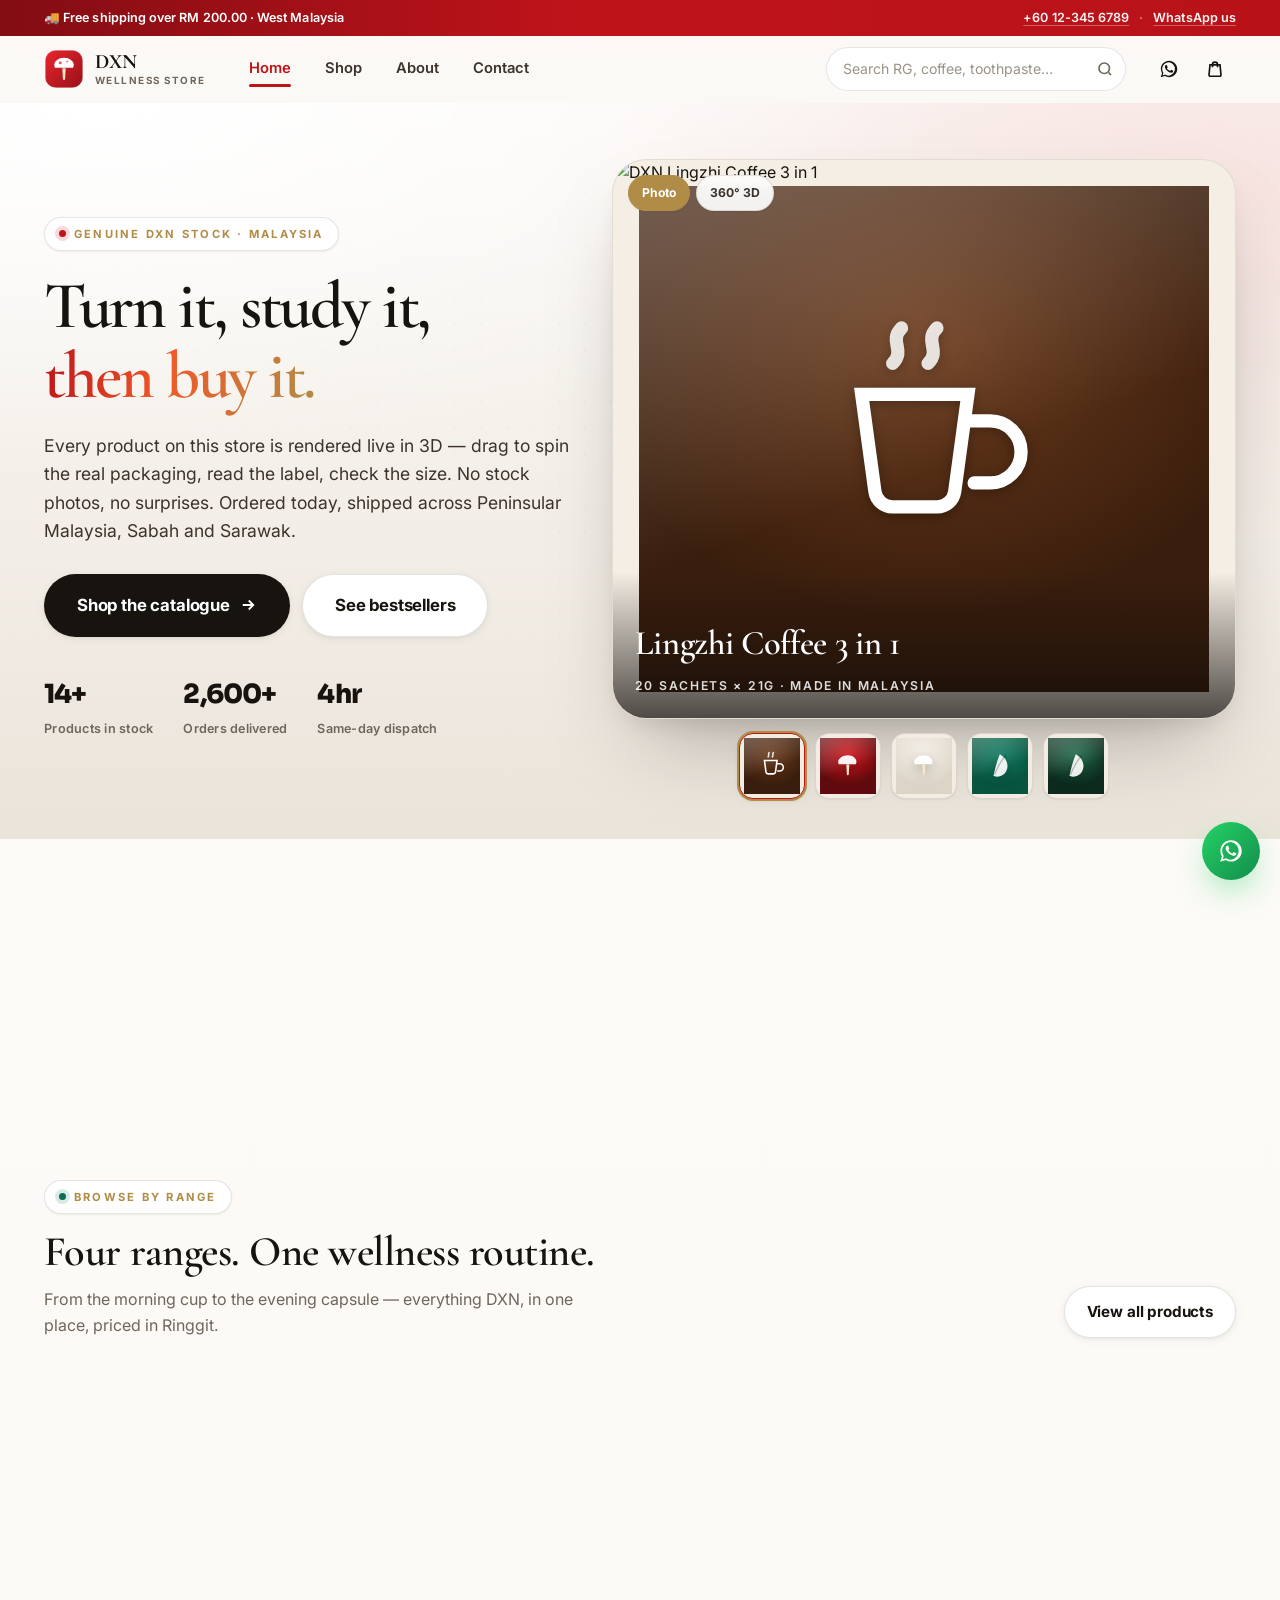
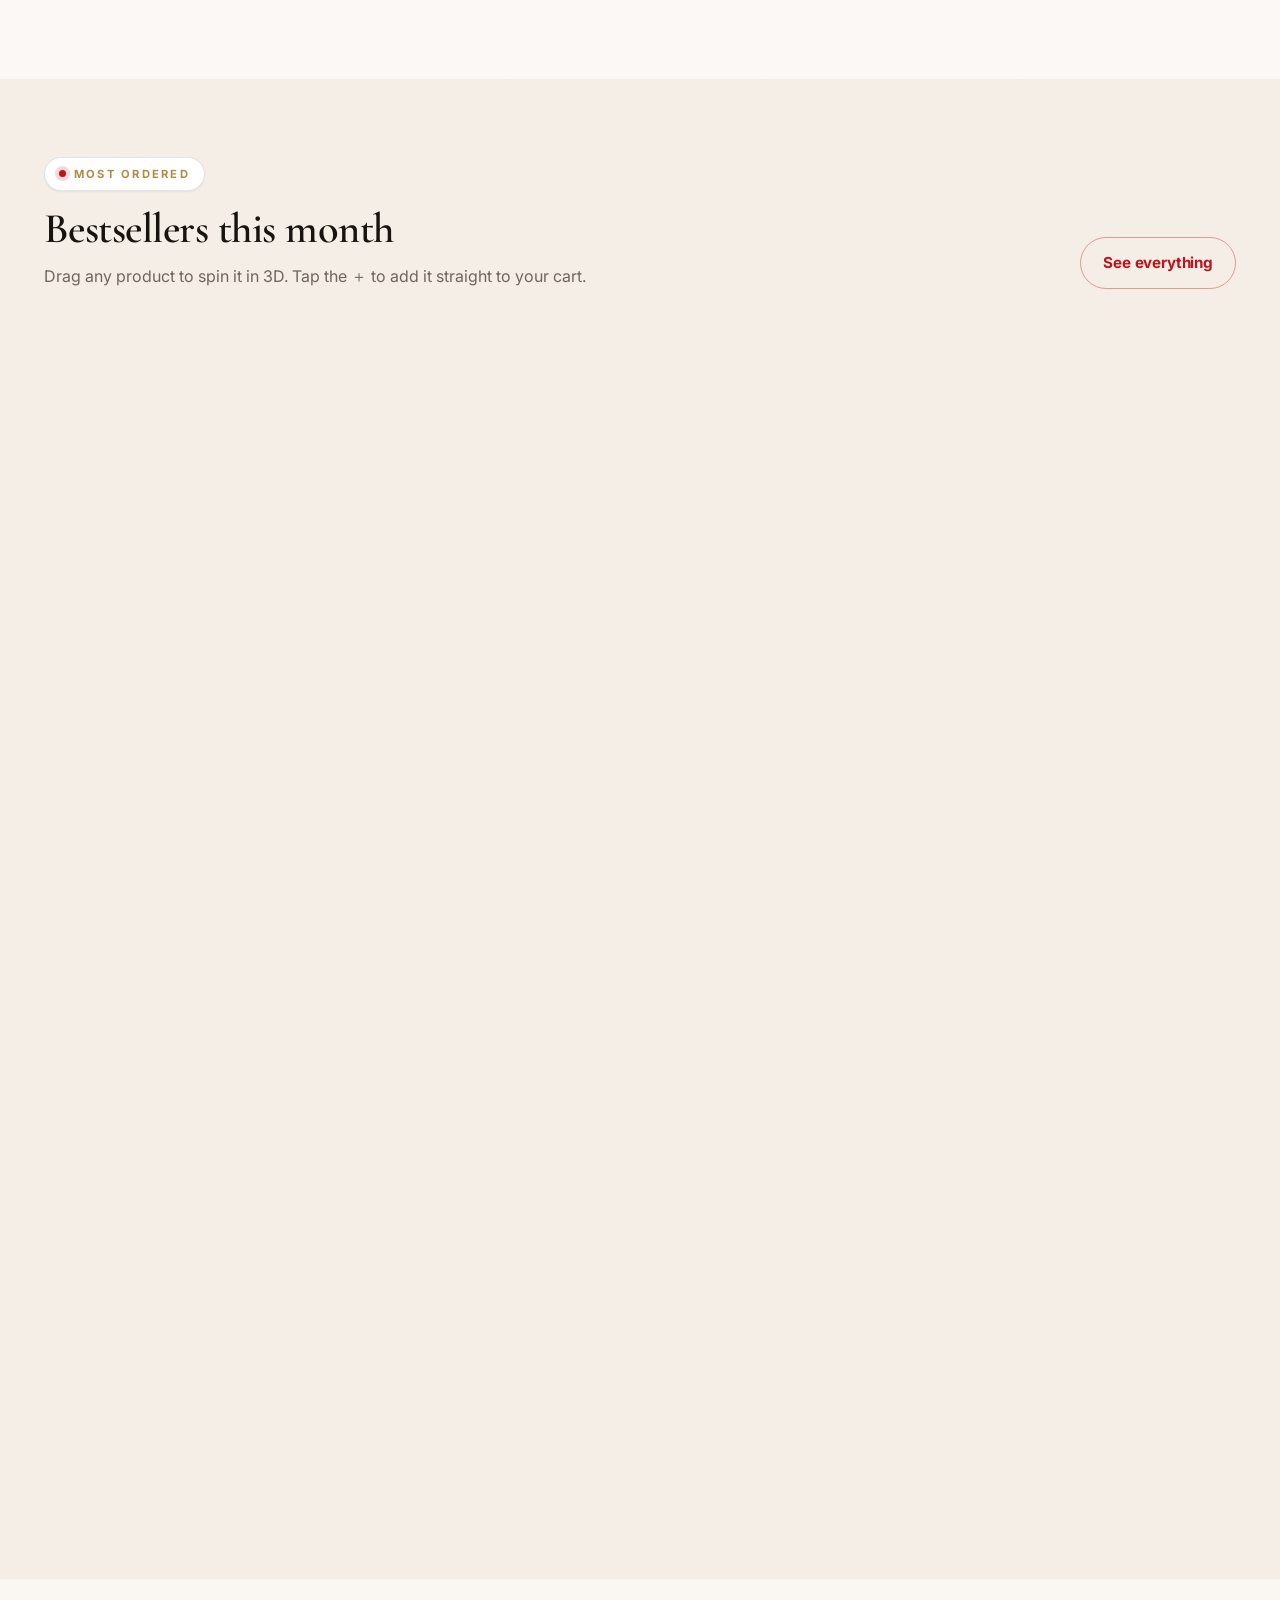
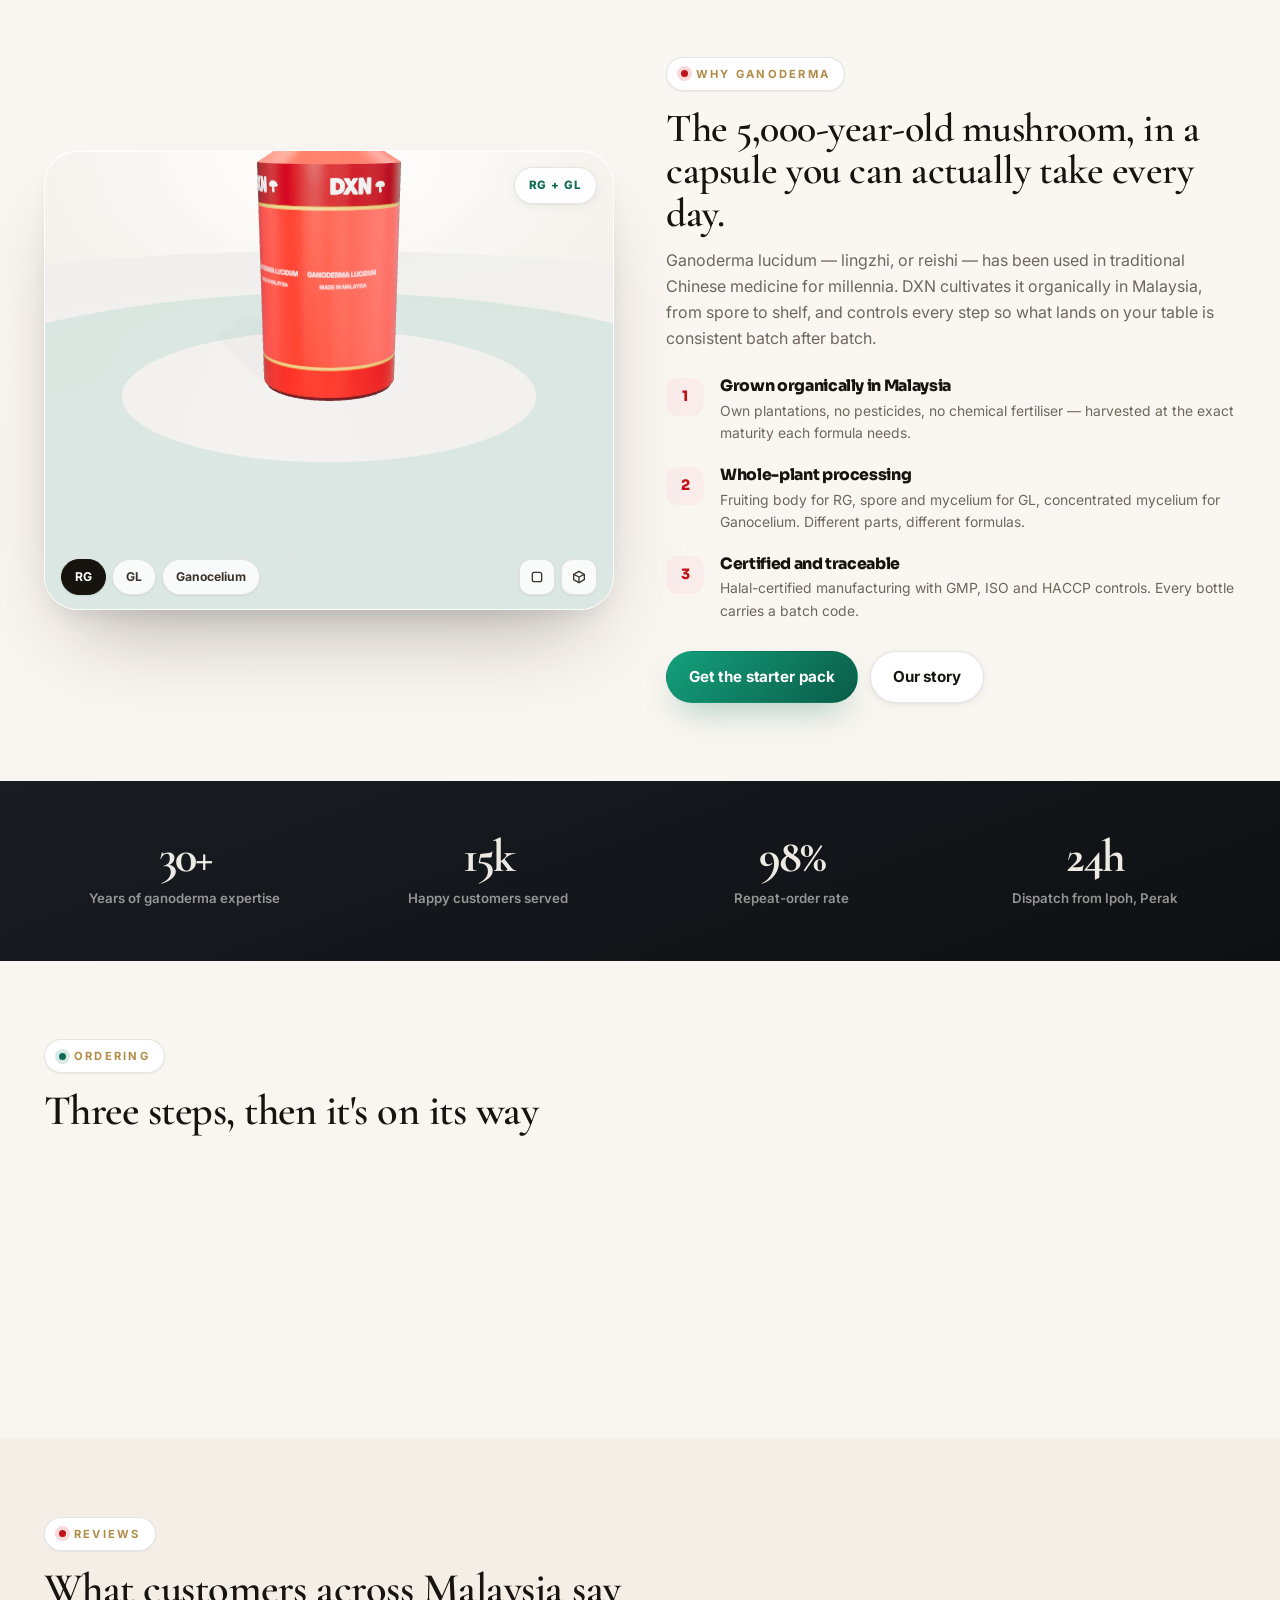
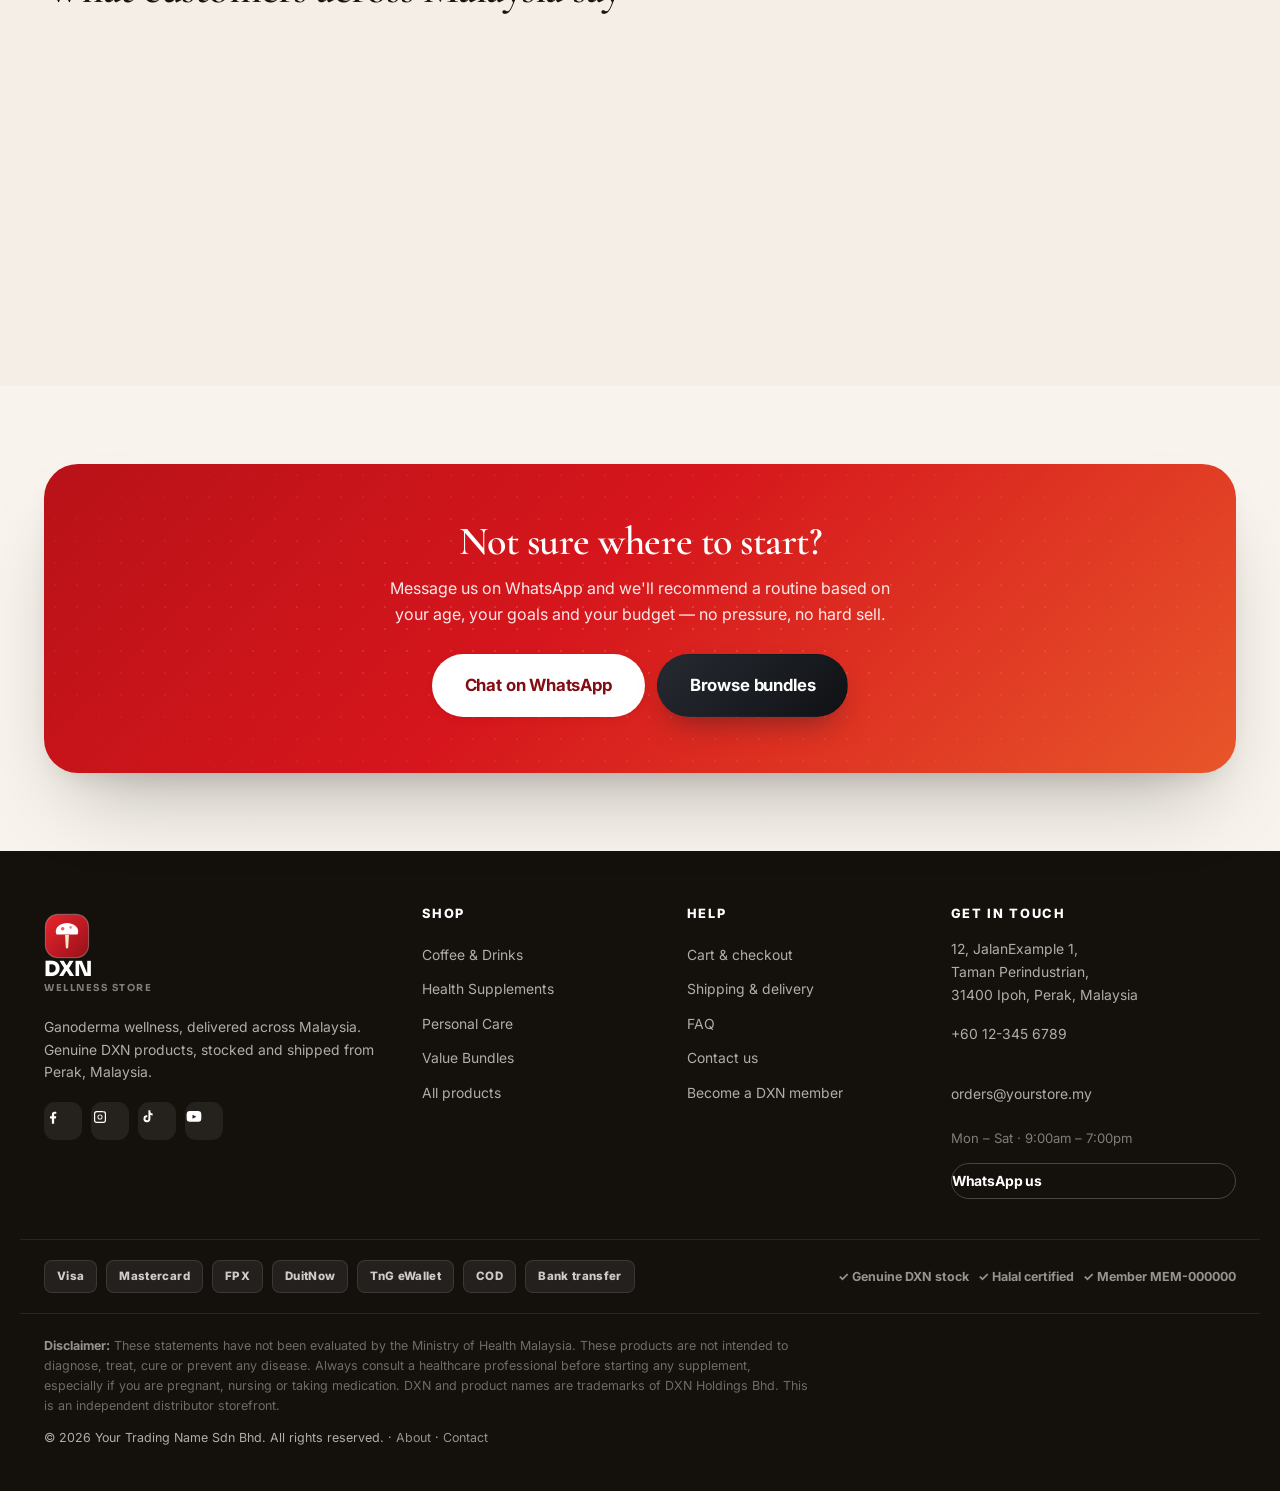
==== commit 5b549e1a: "Premium photo-led redesign, lazy 3D inspector, fix product page crash Design - Luxury theme layer in" ====
--- a/index.html
+++ b/index.html
@@ -51,8 +51,21 @@
         </div>
       </div>
 
-      <div class="hero__stage">
-        <div class="viewer" id="hero-viewer">
+      <div class="hero__stage" id="hero-stage">
+        <figure class="hero__figure" id="hero-figure">
+          <img id="hero-photo" src="assets/photos/lingzhi-coffee-3in1.jpg" alt="DXN Lingzhi Coffee 3 in 1"
+               onerror="this.classList.add('is-missing')">
+          <div class="hero__figure-art" id="hero-figure-art"></div>
+          <figcaption class="hero__cap">
+            <b id="hero-cap-name">Lingzhi Coffee 3 in 1</b>
+            <span id="hero-cap-sub">20 sachets × 21g · made in Malaysia</span>
+          </figcaption>
+        </figure>
+        <div class="hero__viewbar">
+          <button class="chipview is-active" data-heroview="photo">Photo</button>
+          <button class="chipview" data-heroview="3d">360° 3D</button>
+        </div>
+        <div class="viewer" id="hero-viewer" hidden>
           <div class="viewer__hint">
             <svg viewBox="0 0 24 24" width="15" height="15" fill="none" stroke="currentColor" stroke-width="2"><path d="M9 11V6a2 2 0 1 1 4 0v5"/><path d="M13 11V5.5a2 2 0 1 1 4 0V13"/><path d="M17 11.5a2 2 0 1 1 4 0V15a6 6 0 0 1-6 6h-2.2a6 6 0 0 1-4.6-2.1L4 14.2a2 2 0 0 1 3-2.6l2 2.2"/></svg>
             Drag to rotate · scroll to zoom
--- a/css/style.css
+++ b/css/style.css
@@ -2,7 +2,7 @@
    DXN 3D STORE — DESIGN SYSTEM
    ============================================================ */
 
-@import url('https://fonts.googleapis.com/css2?family=Sora:wght@400;600;700;800&family=Inter:wght@400;500;600;700;800&display=swap');
+@import url('https://fonts.googleapis.com/css2?family=Cormorant+Garamond:wght@400;500;600;700&family=Sora:wght@400;500;600;700;800&family=Inter:wght@400;500;600;700;800&display=swap');
 
 /* ---------- tokens ---------- */
 :root{
@@ -919,3 +919,140 @@
 .viewer__fallback>span{width:min(46%,190px);aspect-ratio:1;border-radius:var(--r-lg);overflow:hidden;box-shadow:var(--sh-md)}
 .viewer__fallback p{font-size:.84rem;color:var(--muted);max-width:34ch;margin:0}
 .no-webgl{background:var(--bg-2)!important}
+
+/* ============================================================
+   PREMIUM THEME — photo-led catalogue (appended, overrides above)
+   ============================================================ */
+:root{
+  --font-s:'Cormorant Garamond',Georgia,'Times New Roman',serif;
+  --bg:#FBF8F4; --bg-2:#F4EEE6; --bg-3:#E9E0D4; --card:#FFFFFF;
+  --ink:#17130F; --ink-2:#3B332C; --muted:#6F665C; --muted-2:#9C9287;
+  --gold:#B08C46; --gold-2:#DCC48F; --gold-100:#F7F0E1;
+  --brand:#BF131A; --brand-600:#A11017; --brand-700:#820D13; --brand-100:#FBECEC;
+  --leaf:#0F6B54; --leaf-100:#E5F2ED;
+  --line:rgba(23,19,15,.11); --line-2:rgba(23,19,15,.06);
+  --sh-sm:0 2px 10px rgba(23,19,15,.06), 0 1px 3px rgba(23,19,15,.04);
+  --sh-md:0 14px 34px -14px rgba(23,19,15,.20), 0 3px 10px rgba(23,19,15,.05);
+  --sh-lg:0 44px 84px -34px rgba(23,19,15,.34), 0 12px 28px -14px rgba(23,19,15,.14);
+  --sh-gold:0 14px 30px -14px rgba(176,140,70,.55);
+  --hair:linear-gradient(90deg,transparent,rgba(176,140,70,.55),transparent);
+}
+
+/* --- editorial type --- */
+h1,h2{font-family:var(--font-s);font-weight:600;letter-spacing:-.012em;line-height:1.06}
+h1{font-size:clamp(2.5rem,5.6vw,4.4rem)}
+h2{font-size:clamp(1.9rem,3.5vw,2.9rem)}
+h3{font-family:var(--font-s);font-weight:600;letter-spacing:-.008em}
+.eyebrow,.sec__head .eyebrow,.card__cat{
+  font-family:var(--font-b);font-size:.7rem;font-weight:700;letter-spacing:.2em;text-transform:uppercase;color:var(--gold);
+}
+.card__name{font-family:var(--font-s);font-size:1.32rem;font-weight:600;letter-spacing:-.006em;line-height:1.18}
+.price b{font-family:var(--font-s);font-size:1.5rem;font-weight:700;letter-spacing:-.01em}
+.sum__total b,.stat b,.pdp__price b{font-family:var(--font-s);font-weight:700}
+.brand__text strong{font-family:var(--font-s);font-weight:700;letter-spacing:.01em}
+
+/* --- chrome --- */
+body{background:linear-gradient(180deg,#FDFBF8 0%,var(--bg) 40%,#F7F2EB 100%)}
+.sec{padding-block:clamp(56px,7vw,104px)}
+.sec__head{margin-bottom:38px}
+.hr-gold{height:1px;background:var(--hair);border:0;margin:0}
+
+/* --- CARD: real photograph first --- */
+.card{border-color:rgba(23,19,15,.07);box-shadow:var(--sh-sm);background:#fff}
+.card:hover{border-color:rgba(176,140,70,.45);box-shadow:var(--sh-lg)}
+.card__media{
+  height:300px;background:
+    radial-gradient(90% 70% at 50% 22%,#FFFFFF 0%,#F7F3EC 55%,#EAE2D6 100%);
+}
+.card__media::after{background:linear-gradient(180deg,transparent 55%,rgba(23,19,15,.10) 100%)}
+.card__photo{
+  position:absolute;inset:0;z-index:3;width:100%;height:100%;
+  object-fit:cover;object-position:50% 38%;
+  transition:transform .9s var(--ease),opacity .4s;
+}
+.card:hover .card__photo{transform:scale(1.05)}
+.card__photo.is-missing{opacity:0;pointer-events:none}
+.card__art{position:absolute;inset:0;z-index:2;display:grid;place-items:center;padding:18px}
+.card__art .thumb-tile{width:100%;height:100%}
+.card__media.is-3d .card__photo,.card__media.is-3d .card__art{opacity:0;pointer-events:none}
+.card__media .stage{position:absolute;inset:0;z-index:4;opacity:0;pointer-events:none}
+.card__media.is-3d .stage{opacity:1;pointer-events:auto}
+.card:hover .draghint{opacity:0}
+.card__media.is-3d:hover .draghint,.card__media.is-3d .draghint{opacity:1}
+
+/* 360° toggle */
+.card__3d{
+  position:absolute;left:14px;bottom:14px;z-index:6;display:inline-flex;align-items:center;gap:6px;
+  padding:8px 13px;border-radius:999px;background:rgba(255,255,255,.9);border:1px solid var(--line);
+  font-family:var(--font-b);font-size:.7rem;font-weight:800;letter-spacing:.08em;text-transform:uppercase;color:var(--ink-2);
+  box-shadow:var(--sh-xs);backdrop-filter:blur(10px);transition:all .24s var(--ease);
+}
+.card__3d:hover{background:var(--ink);color:#fff;border-color:var(--ink);transform:translateY(-2px)}
+.card__3d.is-on{background:var(--gold);color:#fff;border-color:var(--gold)}
+.card__quick{top:auto;bottom:14px;opacity:1;transform:none;background:rgba(255,255,255,.94)}
+.card__foot{border-top:1px solid var(--line-2)}
+.addbtn{background:var(--ink);border-radius:13px}
+.addbtn:hover{background:var(--gold);box-shadow:var(--sh-gold)}
+
+/* --- PRODUCT PAGE --- */
+.pdp__visual{position:relative;border-radius:var(--r-xl);overflow:hidden;background:#F6F1E9;
+  border:1px solid rgba(23,19,15,.08);box-shadow:var(--sh-lg)}
+.pdp__photo{width:100%;height:min(64vh,560px);min-height:340px;object-fit:cover;object-position:50% 34%;background:#fff}
+.pdp__photo.is-missing{display:none}
+.pdp__visual.is-3d .pdp__photo{display:none}
+.pdp__visual .viewer{border:0;box-shadow:none;border-radius:0}
+.pdp__viewswitch{position:absolute;left:16px;top:16px;z-index:6;display:flex;gap:6px}
+.pdp__viewswitch .chipview{background:rgba(255,255,255,.92)}
+.pdp__viewswitch .chipview.is-active{background:var(--gold);border-color:var(--gold);color:#fff}
+
+/* --- HERO --- */
+.hero__stage{position:relative}
+.hero__figure{
+  position:relative;margin:0;border-radius:var(--r-xl);overflow:hidden;
+  height:min(64vh,560px);min-height:360px;background:#F4EEE4;
+  border:1px solid rgba(23,19,15,.08);box-shadow:var(--sh-lg);
+}
+.hero__figure.is-hidden{display:none}
+#hero-photo{position:absolute;inset:0;width:100%;height:100%;object-fit:cover;object-position:50% 32%;
+  animation:heroIn 1.1s var(--ease) both}
+#hero-photo.is-missing{opacity:0}
+.hero__figure-art{position:absolute;inset:0;display:grid;place-items:center;padding:26px;z-index:0}
+.hero__figure-art .thumb-tile{width:100%;height:100%}
+@keyframes heroIn{from{opacity:0;transform:scale(1.06)}to{opacity:1;transform:none}}
+.hero__cap{
+  position:absolute;left:0;right:0;bottom:0;z-index:4;padding:44px 22px 20px;color:#fff;
+  background:linear-gradient(180deg,transparent,rgba(15,11,8,.72));
+}
+.hero__cap b{display:block;font-family:var(--font-s);font-size:clamp(1.5rem,3vw,2.15rem);font-weight:600;letter-spacing:-.01em}
+.hero__cap span{font-size:.76rem;font-weight:600;letter-spacing:.14em;text-transform:uppercase;opacity:.86}
+.hero__viewbar{position:absolute;left:16px;top:16px;z-index:6;display:flex;gap:6px}
+.hero__viewbar .chipview{background:rgba(255,255,255,.92)}
+.hero__viewbar .chipview.is-active{background:var(--gold);border-color:var(--gold);color:#fff}
+.hero__stage.is-3d .hero__figure{display:none}
+
+/* switcher thumbs: photo over 2D tile */
+.sw{position:relative;overflow:hidden;border-radius:14px;background:#F2ECE2}
+.sw__art{position:absolute;inset:0;z-index:0;display:grid;place-items:center;padding:4px}
+.sw__art .thumb-tile{width:100%;height:100%}
+.sw__img{position:relative;z-index:1;width:100%;height:100%;object-fit:cover;transition:transform .5s var(--ease)}
+.sw:hover .sw__img{transform:scale(1.07)}
+.sw.is-active{box-shadow:0 0 0 2px var(--gold),var(--sh-sm)}
+
+/* --- surfaces --- */
+.panel,.sum,.legend+.panel,.contact-card,.timeline{border-color:rgba(23,19,15,.07)}
+.btn--primary{background:var(--ink);box-shadow:var(--sh-sm)}
+.btn--primary:hover{background:var(--gold);box-shadow:var(--sh-gold)}
+.btn--brand{background:var(--brand);box-shadow:0 16px 34px -14px rgba(191,19,26,.5)}
+.site-header{backdrop-filter:saturate(150%) blur(16px);background:rgba(253,251,248,.86);border-bottom:1px solid var(--line-2)}
+.ftr{background:#14100C}
+
+@media (max-width:720px){
+  .card__media{height:250px}
+  .card__3d{padding:7px 11px;font-size:.66rem}
+  .pdp__photo{height:56vh;min-height:280px}
+  .hero__figure{height:54vh;min-height:300px}
+}
+@media (prefers-reduced-motion:reduce){
+  .card:hover .card__photo,.sw:hover .sw__img{transform:none}
+  #hero-photo{animation:none}
+}
